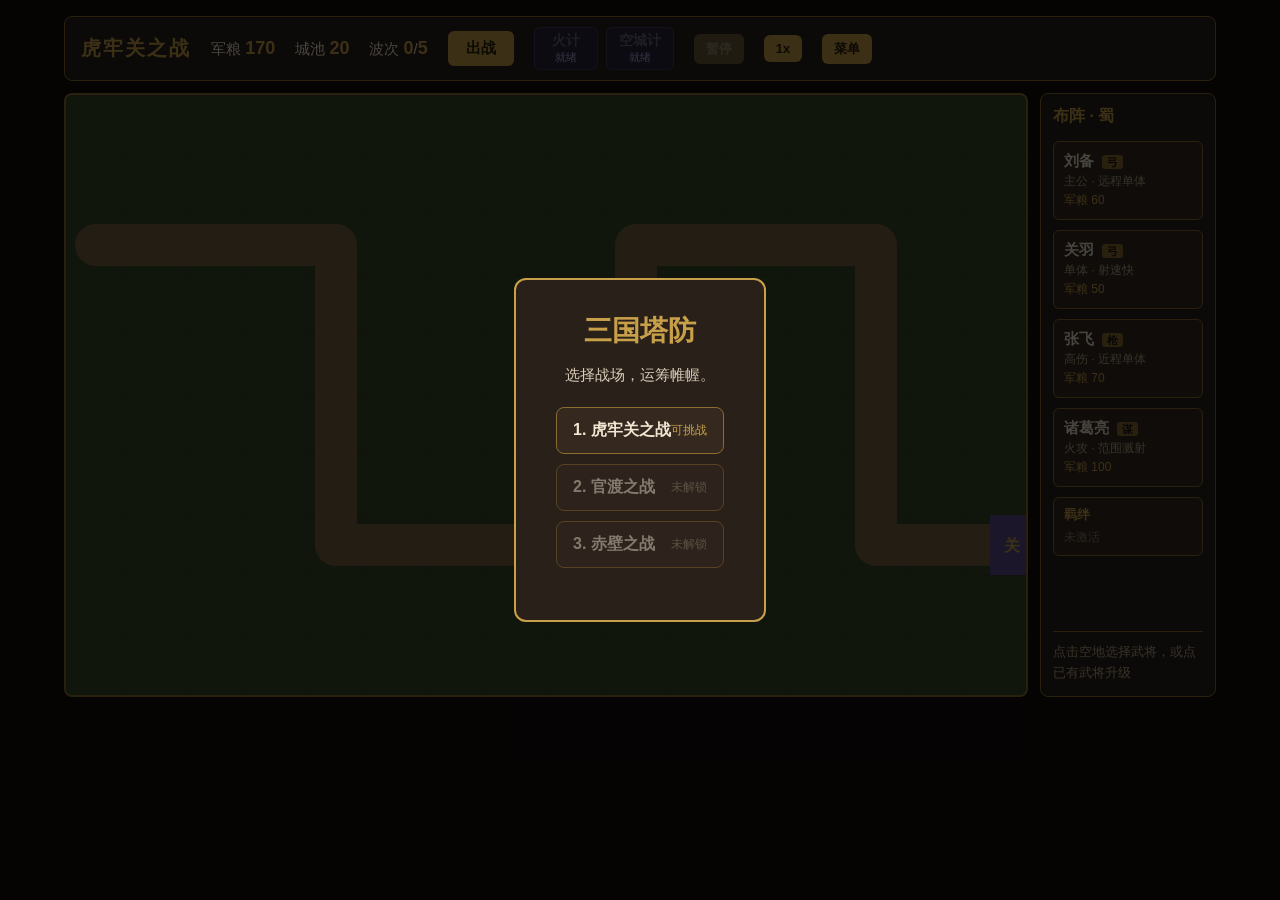
==== index.html @ 694c75a6 "feat(v1.1): 主菜单、存档、暂停加速与卖塔 实现 R7 游戏框架：关卡选择与 localStorage 进度、暂停/2x 加速、卖塔返粮 60%，并更新设计文档与进度表。  Co-autho" ====
<!DOCTYPE html>
<html lang="zh-CN">
<head>
  <meta charset="UTF-8" />
  <meta name="viewport" content="width=device-width, initial-scale=1.0" />
  <title>三国塔防 · 虎牢关之战</title>
  <link rel="stylesheet" href="style.css" />
</head>
<body>
  <div id="app">
    <header id="hud">
      <span class="hud-title">虎牢关之战</span>
      <span class="hud-item">军粮 <b id="gold">0</b></span>
      <span class="hud-item">城池 <b id="hp">0</b></span>
      <span class="hud-item">波次 <b id="wave">0</b>/<b id="waveTotal">0</b></span>
      <button id="startBtn" class="btn">出战</button>
      <span class="skillbar">
        <button id="skillFire" class="skill-btn" data-skill="fire">
          <span class="sk-name">火计</span><span class="sk-cd"></span>
        </button>
        <button id="skillFort" class="skill-btn" data-skill="fort">
          <span class="sk-name">空城计</span><span class="sk-cd"></span>
        </button>
      </span>
      <button id="pauseBtn" class="btn btn-sm">暂停</button>
      <button id="speedBtn" class="btn btn-sm">1x</button>
      <button id="menuBtn" class="btn btn-sm">菜单</button>
      <span id="speedHint" class="hud-hint"></span>
    </header>

    <div id="stage">
      <canvas id="game" width="960" height="600"></canvas>

      <aside id="shop">
        <h3>布阵 · 蜀</h3>
        <button class="tower-btn" data-hero="liubei">
          <span class="tw-name">刘备 <i class="tw-fac">弓</i></span>
          <span class="tw-desc">主公 · 远程单体</span>
          <span class="tw-cost">军粮 60</span>
        </button>
        <button class="tower-btn" data-hero="guanyu">
          <span class="tw-name">关羽 <i class="tw-fac">弓</i></span>
          <span class="tw-desc">单体 · 射速快</span>
          <span class="tw-cost">军粮 50</span>
        </button>
        <button class="tower-btn" data-hero="zhangfei">
          <span class="tw-name">张飞 <i class="tw-fac">枪</i></span>
          <span class="tw-desc">高伤 · 近程单体</span>
          <span class="tw-cost">军粮 70</span>
        </button>
        <button class="tower-btn" data-hero="zhugeliang">
          <span class="tw-name">诸葛亮 <i class="tw-fac">谋</i></span>
          <span class="tw-desc">火攻 · 范围溅射</span>
          <span class="tw-cost">军粮 100</span>
        </button>

        <div id="bondPanel" class="bond-panel">
          <div class="bond-title">羁绊</div>
          <div id="bondList" class="bond-list">未激活</div>
        </div>

        <div id="selInfo" class="sel-info">点击空地选择塔位</div>
      </aside>
    </div>

    <div id="overlay" class="overlay hidden">
      <div class="overlay-card">
        <h2 id="ovTitle">三国塔防</h2>
        <p id="ovText">守住虎牢关，击退董卓大军！</p>
        <div id="menuList" class="menu-list hidden"></div>
        <div class="overlay-btns">
          <button id="ovBtn" class="btn">开始</button>
          <button id="ovBtn2" class="btn btn-ghost hidden">返回主菜单</button>
        </div>
      </div>
    </div>
  </div>

  <script src="sprites.js"></script>
  <script src="game.js"></script>
</body>
</html>
---- style.css ----
* { box-sizing: border-box; margin: 0; padding: 0; }

.hidden { display: none !important; }

:root {
  --bg: #1b1410;
  --panel: #2a201a;
  --ink: #f0e6d2;
  --accent: #c8a04a;
  --accent-dark: #8a6d2f;
  --danger: #d4503a;
}

body {
  background: #120d0a;
  color: var(--ink);
  font-family: "PingFang SC", "Microsoft YaHei", "Noto Sans CJK SC", sans-serif;
  display: flex;
  justify-content: center;
  padding: 16px;
  min-height: 100vh;
}

#app {
  width: 1152px; /* 960 画布 + 12 间隙 + 180 商店 */
  max-width: 100%;
}

#hud {
  display: flex;
  align-items: center;
  gap: 20px;
  background: var(--panel);
  border: 1px solid var(--accent-dark);
  border-radius: 8px;
  padding: 10px 16px;
  margin-bottom: 12px;
}

.hud-title {
  font-size: 20px;
  font-weight: 700;
  color: var(--accent);
  letter-spacing: 2px;
}

.hud-item { font-size: 15px; }
.hud-item b { color: var(--accent); font-size: 18px; }
.hud-hint { color: #9a8a72; font-size: 13px; margin-left: auto; }

.skillbar { display: flex; gap: 8px; }
.skill-btn {
  display: flex;
  flex-direction: column;
  align-items: center;
  background: #3a2c5a;
  border: 1px solid #6a5a9a;
  border-radius: 6px;
  padding: 4px 12px;
  color: var(--ink);
  cursor: pointer;
  min-width: 64px;
}
.skill-btn:hover:not(:disabled) { border-color: #a08ad8; }
.skill-btn.armed { background: #6a5a9a; border-color: #c8b8f8; box-shadow: 0 0 8px #a08ad8; }
.skill-btn:disabled { background: #2a2438; border-color: #443a5a; color: #6a6080; cursor: default; }
.sk-name { font-size: 14px; font-weight: 700; }
.sk-cd { font-size: 11px; color: #b8a8e8; min-height: 13px; }

.btn {
  background: var(--accent);
  color: #2a1c08;
  border: none;
  border-radius: 6px;
  padding: 8px 18px;
  font-size: 15px;
  font-weight: 700;
  cursor: pointer;
}
.btn:hover { background: #d9b25c; }
.btn:disabled { background: #6b5a3a; color: #9a8a72; cursor: default; }

.btn-sm { padding: 6px 12px; font-size: 13px; }
.btn-ghost {
  background: transparent;
  color: var(--accent);
  border: 1px solid var(--accent-dark);
}
.btn-ghost:hover { background: rgba(200,160,74,0.12); }

.overlay-btns { display: flex; gap: 10px; justify-content: center; }

.menu-list { display: flex; flex-direction: column; gap: 10px; margin-bottom: 20px; }
.menu-list.hidden { display: none; }
.level-btn {
  display: flex;
  align-items: center;
  justify-content: space-between;
  background: #34281f;
  border: 1px solid var(--accent-dark);
  border-radius: 8px;
  padding: 12px 16px;
  color: var(--ink);
  cursor: pointer;
  font-size: 16px;
}
.level-btn:hover:not(.locked) { border-color: var(--accent); background: #443322; }
.level-btn .lv-name { font-weight: 700; }
.level-btn .lv-tag { font-size: 12px; color: var(--accent); }
.level-btn.locked { opacity: 0.45; cursor: default; }
.level-btn.locked .lv-tag { color: #9a8a72; }
.level-btn.cleared .lv-tag { color: #6fae4a; }

#stage { display: flex; gap: 12px; }

#game {
  background: #3a4a2c;
  border: 2px solid var(--accent-dark);
  border-radius: 8px;
  cursor: crosshair;
}

#shop {
  width: 180px;
  background: var(--panel);
  border: 1px solid var(--accent-dark);
  border-radius: 8px;
  padding: 12px;
  display: flex;
  flex-direction: column;
  gap: 10px;
}
#shop h3 { color: var(--accent); font-size: 16px; margin-bottom: 4px; }

.tower-btn {
  display: flex;
  flex-direction: column;
  gap: 2px;
  background: #34281f;
  border: 1px solid var(--accent-dark);
  border-radius: 6px;
  padding: 10px;
  color: var(--ink);
  cursor: pointer;
  text-align: left;
}
.tower-btn:hover { border-color: var(--accent); }
.tower-btn.active { border-color: var(--accent); background: #443322; }
.tw-name { font-size: 15px; font-weight: 700; }
.tw-desc { font-size: 12px; color: #b8a888; }
.tw-cost { font-size: 12px; color: var(--accent); }
.tw-fac {
  font-style: normal;
  font-size: 11px;
  background: var(--accent-dark);
  color: #1b1410;
  border-radius: 3px;
  padding: 1px 5px;
  margin-left: 4px;
  vertical-align: middle;
}

.bond-panel {
  background: #34281f;
  border: 1px solid var(--accent-dark);
  border-radius: 6px;
  padding: 8px 10px;
}
.bond-title { font-size: 13px; color: var(--accent); font-weight: 700; margin-bottom: 4px; }
.bond-list { font-size: 12px; line-height: 1.6; color: #8a7a62; }
.bond-list .on { color: #6fae4a; font-weight: 700; }

.sel-info {
  margin-top: auto;
  font-size: 13px;
  color: #b8a888;
  line-height: 1.6;
  border-top: 1px solid var(--accent-dark);
  padding-top: 10px;
}

.overlay {
  position: fixed;
  inset: 0;
  background: rgba(0, 0, 0, 0.7);
  display: flex;
  align-items: center;
  justify-content: center;
}
.overlay.hidden { display: none; }
.overlay-card {
  background: var(--panel);
  border: 2px solid var(--accent);
  border-radius: 12px;
  padding: 32px 40px;
  text-align: center;
  max-width: 420px;
}
.overlay-card h2 { color: var(--accent); font-size: 28px; margin-bottom: 12px; }
.overlay-card p { font-size: 15px; line-height: 1.7; margin-bottom: 20px; color: #d8cdb8; }
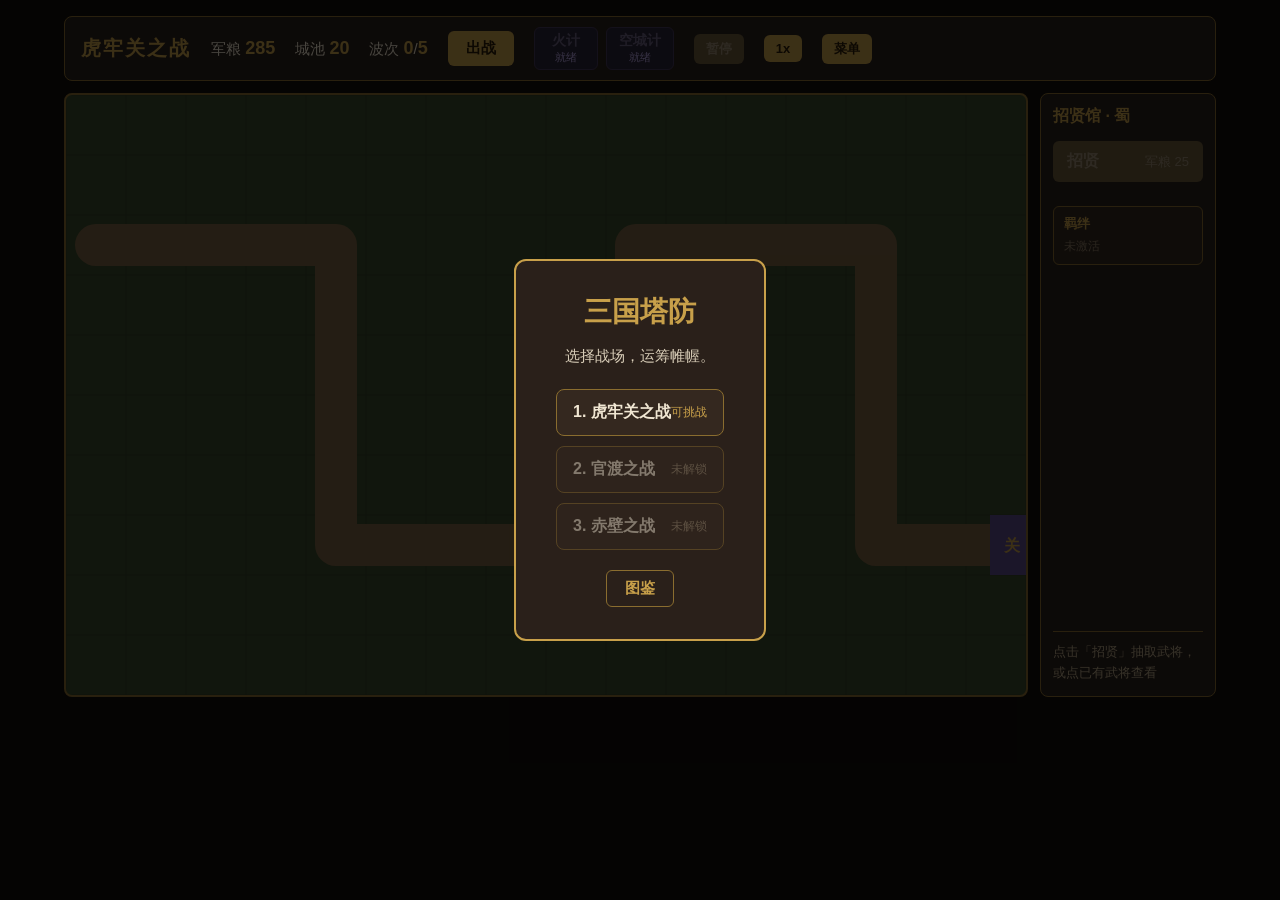
==== commit db360057: "feat(v2.0): 招贤抽卡玩法与数据配置化 实现 R8：data.js 配置化、8 武将池与羁绊扩充、招贤 3 选 1 替换商店、图鉴页面，并补充关羽/赵云素材与设计文档。  Co-author" ====
--- a/index.html
+++ b/index.html
@@ -32,34 +32,19 @@
       <canvas id="game" width="960" height="600"></canvas>
 
       <aside id="shop">
-        <h3>布阵 · 蜀</h3>
-        <button class="tower-btn" data-hero="liubei">
-          <span class="tw-name">刘备 <i class="tw-fac">弓</i></span>
-          <span class="tw-desc">主公 · 远程单体</span>
-          <span class="tw-cost">军粮 60</span>
+        <h3>招贤馆 · 蜀</h3>
+        <button id="recruitBtn" class="recruit-btn">
+          <span class="rc-label">招贤</span>
+          <span class="rc-cost" id="recruitCost">军粮 30</span>
         </button>
-        <button class="tower-btn" data-hero="guanyu">
-          <span class="tw-name">关羽 <i class="tw-fac">弓</i></span>
-          <span class="tw-desc">单体 · 射速快</span>
-          <span class="tw-cost">军粮 50</span>
-        </button>
-        <button class="tower-btn" data-hero="zhangfei">
-          <span class="tw-name">张飞 <i class="tw-fac">枪</i></span>
-          <span class="tw-desc">高伤 · 近程单体</span>
-          <span class="tw-cost">军粮 70</span>
-        </button>
-        <button class="tower-btn" data-hero="zhugeliang">
-          <span class="tw-name">诸葛亮 <i class="tw-fac">谋</i></span>
-          <span class="tw-desc">火攻 · 范围溅射</span>
-          <span class="tw-cost">军粮 100</span>
-        </button>
+        <div id="candidates" class="candidates"></div>
 
         <div id="bondPanel" class="bond-panel">
           <div class="bond-title">羁绊</div>
           <div id="bondList" class="bond-list">未激活</div>
         </div>
 
-        <div id="selInfo" class="sel-info">点击空地选择塔位</div>
+        <div id="selInfo" class="sel-info">点击「招贤」抽取武将</div>
       </aside>
     </div>
 
@@ -70,12 +55,25 @@
         <div id="menuList" class="menu-list hidden"></div>
         <div class="overlay-btns">
           <button id="ovBtn" class="btn">开始</button>
+          <button id="codexBtn" class="btn btn-ghost hidden">图鉴</button>
           <button id="ovBtn2" class="btn btn-ghost hidden">返回主菜单</button>
         </div>
       </div>
     </div>
+
+    <div id="codex" class="overlay hidden">
+      <div class="overlay-card codex-card">
+        <h2>图鉴</h2>
+        <h3 class="codex-h">武将</h3>
+        <div id="codexHeroes" class="codex-list"></div>
+        <h3 class="codex-h">羁绊</h3>
+        <div id="codexBonds" class="codex-list"></div>
+        <button id="codexClose" class="btn">返回</button>
+      </div>
+    </div>
   </div>
 
+  <script src="data.js"></script>
   <script src="sprites.js"></script>
   <script src="game.js"></script>
 </body>
--- a/style.css
+++ b/style.css
@@ -160,6 +160,45 @@
   vertical-align: middle;
 }
 
+/* 招贤馆 */
+.recruit-btn {
+  display: flex;
+  align-items: center;
+  justify-content: space-between;
+  background: var(--accent);
+  color: #2a1c08;
+  border: none;
+  border-radius: 6px;
+  padding: 10px 14px;
+  cursor: pointer;
+}
+.recruit-btn:hover:not(:disabled) { background: #d9b25c; }
+.recruit-btn:disabled { background: #6b5a3a; color: #9a8a72; cursor: default; }
+.rc-label { font-size: 16px; font-weight: 700; }
+.rc-cost { font-size: 13px; }
+
+.candidates { display: flex; flex-direction: column; gap: 8px; min-height: 4px; }
+.cand-card {
+  display: flex;
+  flex-direction: column;
+  gap: 2px;
+  background: #34281f;
+  border: 1px solid var(--accent-dark);
+  border-radius: 6px;
+  padding: 8px 10px;
+  color: var(--ink);
+  cursor: pointer;
+  text-align: left;
+}
+.cand-card:hover:not(.cant) { border-color: var(--accent); background: #443322; }
+.cand-card.cant { opacity: 0.5; cursor: default; }
+.cand-top { display: flex; align-items: center; gap: 6px; }
+.cand-name { font-size: 15px; font-weight: 700; }
+.cand-star { font-size: 11px; color: #e8c84a; }
+.cand-trait { font-size: 11px; color: #b8a888; }
+.cand-cost { font-size: 12px; color: var(--accent); }
+.cand-cost.up { color: #6fae4a; }
+
 .bond-panel {
   background: #34281f;
   border: 1px solid var(--accent-dark);
@@ -198,3 +237,19 @@
 }
 .overlay-card h2 { color: var(--accent); font-size: 28px; margin-bottom: 12px; }
 .overlay-card p { font-size: 15px; line-height: 1.7; margin-bottom: 20px; color: #d8cdb8; }
+
+/* 图鉴 */
+.codex-card { max-width: 560px; max-height: 86vh; overflow-y: auto; text-align: left; }
+.codex-card h2 { text-align: center; }
+.codex-h { color: var(--accent); font-size: 17px; margin: 14px 0 8px; border-bottom: 1px solid var(--accent-dark); padding-bottom: 4px; }
+.codex-list { display: flex; flex-direction: column; gap: 6px; margin-bottom: 8px; }
+.codex-row {
+  display: flex; align-items: baseline; gap: 8px;
+  background: #34281f; border: 1px solid var(--accent-dark); border-radius: 6px; padding: 8px 12px;
+}
+.codex-row .cx-name { font-weight: 700; font-size: 15px; min-width: 56px; }
+.codex-row .cx-star { color: #e8c84a; font-size: 12px; min-width: 40px; }
+.codex-row .cx-fac { font-size: 11px; background: var(--accent-dark); color: #1b1410; border-radius: 3px; padding: 1px 5px; }
+.codex-row .cx-desc { font-size: 12px; color: #b8a888; flex: 1; }
+.codex-row .cx-cost { font-size: 12px; color: var(--accent); }
+.codex-card .btn { display: block; margin: 16px auto 0; }
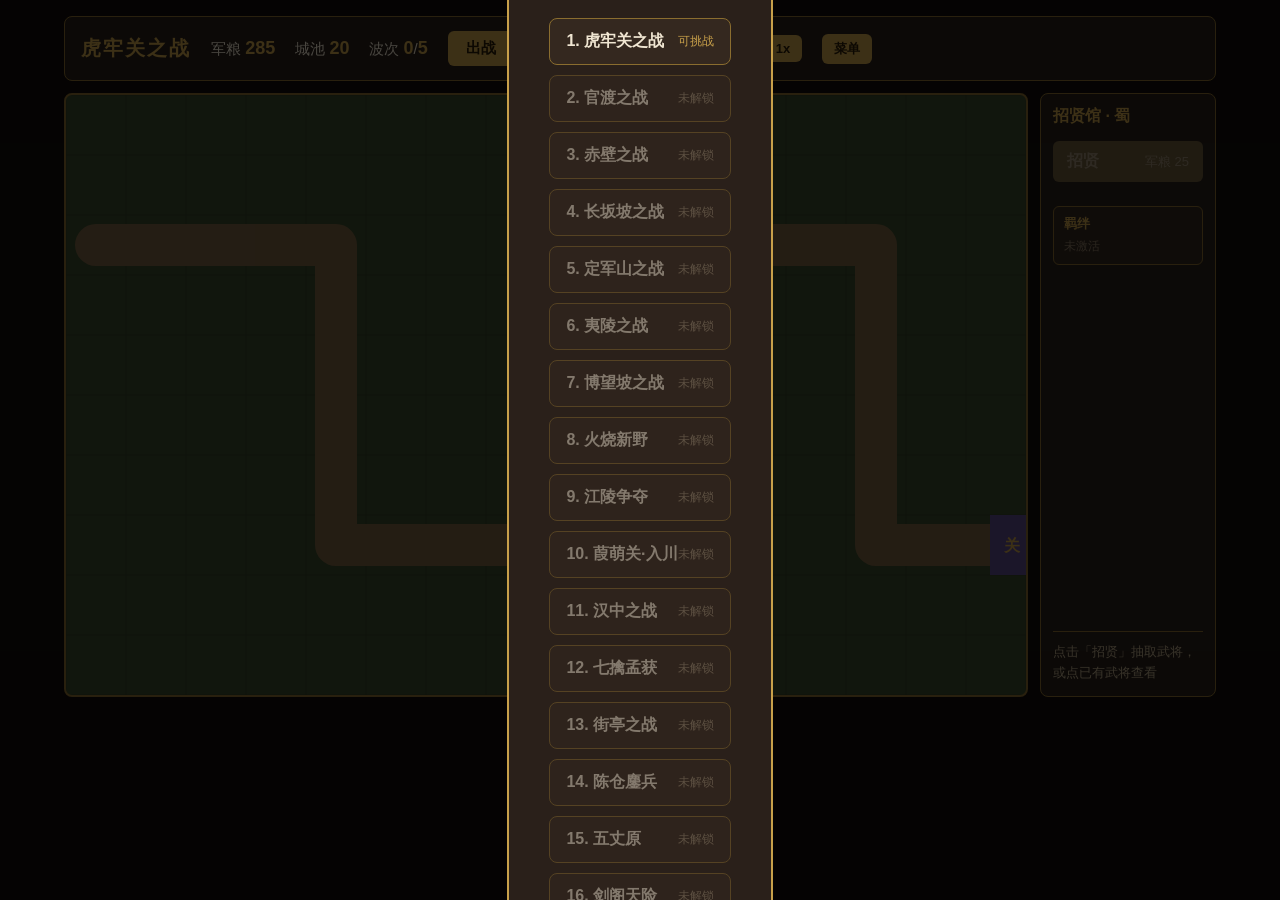
==== commit bf3b1805: "feat(v2.2): 养成、阵容构筑、关卡扩充与武将资产 实现 R9~R15：碎片养成与被动、8选6阵容、6→16关与盾兵/军医、18武将池、图鉴详情页；接入五将图片资产并补充设计文档与素材。  C" ====
--- a/index.html
+++ b/index.html
@@ -55,6 +55,7 @@
         <div id="menuList" class="menu-list hidden"></div>
         <div class="overlay-btns">
           <button id="ovBtn" class="btn">开始</button>
+          <button id="trainBtn" class="btn btn-ghost hidden">养成</button>
           <button id="codexBtn" class="btn btn-ghost hidden">图鉴</button>
           <button id="ovBtn2" class="btn btn-ghost hidden">返回主菜单</button>
         </div>
@@ -64,11 +65,43 @@
     <div id="codex" class="overlay hidden">
       <div class="overlay-card codex-card">
         <h2>图鉴</h2>
+        <p class="train-tip">点击任一武将查看详细属性、技能与羁绊。</p>
         <h3 class="codex-h">武将</h3>
         <div id="codexHeroes" class="codex-list"></div>
         <h3 class="codex-h">羁绊</h3>
         <div id="codexBonds" class="codex-list"></div>
         <button id="codexClose" class="btn">返回</button>
+      </div>
+    </div>
+
+    <div id="heroDetail" class="overlay hidden">
+      <div class="overlay-card detail-card">
+        <div id="detailBody"></div>
+        <button id="detailBack" class="btn">返回图鉴</button>
+      </div>
+    </div>
+
+    <div id="train" class="overlay hidden">
+      <div class="overlay-card codex-card">
+        <h2>武将养成</h2>
+        <p class="train-tip">通关掉落专属碎片，消耗碎片永久升级；升至 Lv.3 解锁被动。</p>
+        <div id="trainList" class="codex-list"></div>
+        <button id="trainClose" class="btn">返回</button>
+      </div>
+    </div>
+
+    <div id="deck" class="overlay hidden">
+      <div class="overlay-card deck-card">
+        <h2 id="deckTitle">选将出战</h2>
+        <p id="deckIntro" class="train-tip"></p>
+        <div id="deckGrid" class="deck-grid"></div>
+        <div class="deck-foot">
+          <span id="deckCount" class="deck-count">已选 0/6</span>
+          <div class="overlay-btns">
+            <button id="deckStart" class="btn">出战</button>
+            <button id="deckBack" class="btn btn-ghost">返回</button>
+          </div>
+        </div>
       </div>
     </div>
   </div>
--- a/style.css
+++ b/style.css
@@ -178,6 +178,15 @@
 .rc-cost { font-size: 13px; }
 
 .candidates { display: flex; flex-direction: column; gap: 8px; min-height: 4px; }
+.cand-portrait {
+  width: 100%;
+  max-height: 72px;
+  object-fit: contain;
+  object-position: center bottom;
+  margin-bottom: 4px;
+  background: transparent;
+  display: block;
+}
 .cand-card {
   display: flex;
   flex-direction: column;
@@ -244,8 +253,16 @@
 .codex-h { color: var(--accent); font-size: 17px; margin: 14px 0 8px; border-bottom: 1px solid var(--accent-dark); padding-bottom: 4px; }
 .codex-list { display: flex; flex-direction: column; gap: 6px; margin-bottom: 8px; }
 .codex-row {
-  display: flex; align-items: baseline; gap: 8px;
+  display: flex; align-items: center; gap: 8px;
   background: #34281f; border: 1px solid var(--accent-dark); border-radius: 6px; padding: 8px 12px;
+}
+.cx-portrait {
+  width: 40px; height: 52px;
+  object-fit: contain;
+  object-position: center bottom;
+  flex-shrink: 0;
+  background: transparent;
+  display: block;
 }
 .codex-row .cx-name { font-weight: 700; font-size: 15px; min-width: 56px; }
 .codex-row .cx-star { color: #e8c84a; font-size: 12px; min-width: 40px; }
@@ -253,3 +270,79 @@
 .codex-row .cx-desc { font-size: 12px; color: #b8a888; flex: 1; }
 .codex-row .cx-cost { font-size: 12px; color: var(--accent); }
 .codex-card .btn { display: block; margin: 16px auto 0; }
+
+/* 养成 */
+.train-tip { font-size: 12px; color: #b8a888; text-align: center; margin-bottom: 10px; }
+.train-row {
+  display: flex; align-items: center; gap: 10px;
+  background: #34281f; border: 1px solid var(--accent-dark); border-radius: 6px; padding: 8px 12px;
+}
+.train-row.maxed { border-color: #6fae4a; }
+.train-info { flex: 1; min-width: 0; }
+.train-name { font-weight: 700; font-size: 15px; }
+.train-name .tr-star { color: #e8c84a; font-size: 11px; margin-left: 4px; }
+.train-meta { font-size: 12px; color: #b8a888; margin-top: 2px; }
+.train-meta .tr-rank { color: var(--accent); font-weight: 700; }
+.train-meta .tr-shard { color: #7ec8ff; }
+.train-passive { font-size: 11px; margin-top: 2px; }
+.train-passive .on { color: #6fae4a; }
+.train-passive .off { color: #9a8a72; }
+.train-up {
+  background: var(--accent); color: #2a1c08; border: none; border-radius: 6px;
+  padding: 8px 12px; font-size: 13px; font-weight: 700; cursor: pointer; white-space: nowrap; min-width: 92px;
+}
+.train-up:hover:not(:disabled) { background: #d9b25c; }
+.train-up:disabled { background: #4a3c2a; color: #8a7a62; cursor: default; }
+.train-up.maxed { background: transparent; border: 1px solid #6fae4a; color: #6fae4a; cursor: default; }
+
+/* 选将（R10） */
+.deck-card { max-width: 640px; max-height: 88vh; overflow-y: auto; }
+.deck-grid { display: grid; grid-template-columns: repeat(4, 1fr); gap: 8px; margin: 4px 0 12px; }
+.deck-cell {
+  position: relative; background: #34281f; border: 2px solid var(--accent-dark); border-radius: 8px;
+  padding: 8px 6px 6px; cursor: pointer; text-align: center; transition: border-color .1s, background .1s;
+}
+.deck-cell:hover { border-color: var(--accent); }
+.deck-cell.on { border-color: #6fae4a; background: #2e3a24; }
+.deck-cell.disabled { opacity: 0.4; cursor: default; }
+.deck-cell .dk-portrait { width: 52px; height: 64px; object-fit: contain; object-position: center bottom; display: block; margin: 0 auto 2px; }
+.deck-cell .dk-name { font-size: 14px; font-weight: 700; }
+.deck-cell .dk-star { font-size: 10px; color: #e8c84a; }
+.deck-cell .dk-meta { font-size: 10px; color: var(--accent); margin-top: 2px; }
+.deck-cell .dk-pas { font-size: 10px; margin-top: 1px; color: #9a8a72; }
+.deck-cell .dk-pas.on { color: #6fae4a; }
+.deck-cell .dk-check {
+  position: absolute; top: 4px; right: 6px; width: 18px; height: 18px; line-height: 18px;
+  border-radius: 50%; background: #6fae4a; color: #1b1410; font-size: 12px; font-weight: 700; display: none;
+}
+.deck-cell.on .dk-check { display: block; }
+.deck-foot { display: flex; flex-direction: column; align-items: center; gap: 10px; }
+.deck-count { font-size: 14px; color: var(--accent); font-weight: 700; }
+.deck-count.full { color: #6fae4a; }
+
+/* 图鉴武将详细页（R15） */
+.codex-row.hero-row { cursor: pointer; transition: border-color .1s, background .1s; }
+.codex-row.hero-row:hover { border-color: var(--accent); background: #443322; }
+.detail-card { max-width: 520px; max-height: 88vh; overflow-y: auto; text-align: left; }
+.dt-head { display: flex; gap: 14px; align-items: flex-start; margin-bottom: 12px; }
+.dt-portrait { width: 96px; height: 120px; object-fit: contain; object-position: center bottom; flex-shrink: 0; background: #1f1812; border-radius: 8px; }
+.dt-title { flex: 1; min-width: 0; }
+.dt-name { font-size: 24px; font-weight: 700; color: var(--accent); }
+.dt-name .dt-star { font-size: 14px; color: #e8c84a; }
+.dt-sub { font-size: 13px; color: #b8a888; margin-top: 4px; }
+.dt-meta { font-size: 13px; color: #7ec8ff; margin-top: 6px; }
+.dt-stats { display: grid; grid-template-columns: repeat(2, 1fr); gap: 8px; margin: 4px 0 6px; }
+.dt-stat { display: flex; justify-content: space-between; align-items: baseline; background: #34281f; border: 1px solid var(--accent-dark); border-radius: 6px; padding: 8px 12px; }
+.dt-stat span { font-size: 13px; color: #b8a888; }
+.dt-stat b { font-size: 18px; color: var(--ink); }
+.dt-tip { font-size: 11px; color: #8a7a62; margin-bottom: 8px; }
+.dt-section { color: var(--accent); font-size: 15px; font-weight: 700; margin: 12px 0 6px; border-bottom: 1px solid var(--accent-dark); padding-bottom: 4px; }
+.dt-passive { background: #34281f; border: 1px solid var(--accent-dark); border-radius: 6px; padding: 10px 12px; font-size: 13px; line-height: 1.6; color: #d8cdb8; }
+.dt-passive.on { border-color: #6fae4a; }
+.dt-passive .dt-on { color: #6fae4a; font-weight: 700; }
+.dt-passive .dt-off { color: #9a8a72; }
+.dt-bond { background: #34281f; border: 1px solid var(--accent-dark); border-radius: 6px; padding: 8px 12px; margin-bottom: 6px; }
+.dt-bond-name { font-size: 14px; font-weight: 700; color: var(--accent); }
+.dt-bond-need { font-size: 11px; color: #8a7a62; margin-left: 8px; }
+.dt-bond-desc { font-size: 12px; color: #b8a888; margin-top: 2px; }
+.detail-card .btn { display: block; margin: 16px auto 0; }
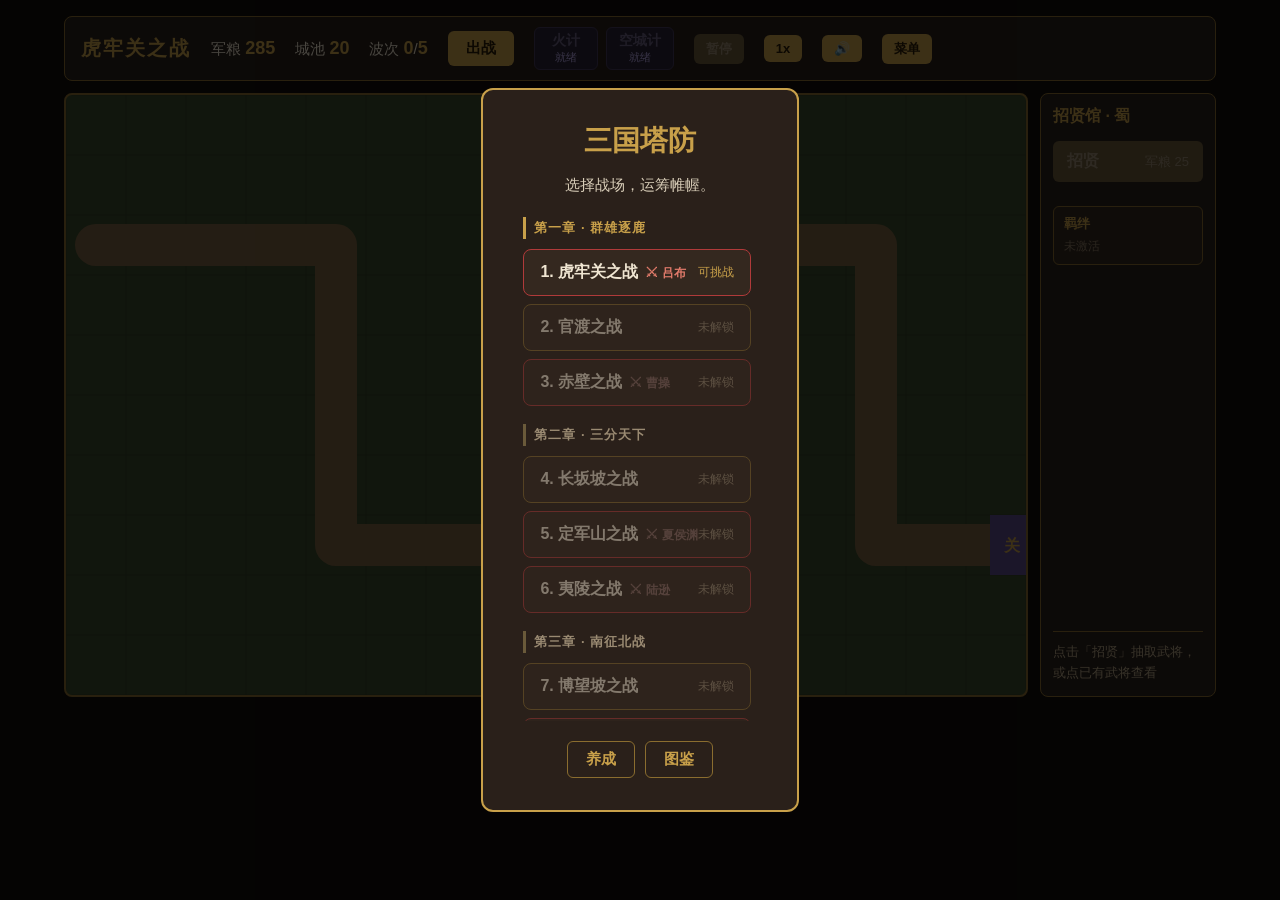
==== commit 4862e75a: "feat(v2.2.1): 音效、名将Boss、武将解锁与体验优化 实现 R12 程序化音效/BGM、R16 名将Boss能力引擎、R17 碎片招募解锁、R18 章节化菜单与招贤/卖塔优化，并补充设计" ====
--- a/index.html
+++ b/index.html
@@ -24,6 +24,7 @@
       </span>
       <button id="pauseBtn" class="btn btn-sm">暂停</button>
       <button id="speedBtn" class="btn btn-sm">1x</button>
+      <button id="muteBtn" class="btn btn-sm" title="音效开关">🔊</button>
       <button id="menuBtn" class="btn btn-sm">菜单</button>
       <span id="speedHint" class="hud-hint"></span>
     </header>
@@ -108,6 +109,7 @@
 
   <script src="data.js"></script>
   <script src="sprites.js"></script>
+  <script src="audio.js"></script>
   <script src="game.js"></script>
 </body>
 </html>
--- a/style.css
+++ b/style.css
@@ -90,8 +90,24 @@
 
 .overlay-btns { display: flex; gap: 10px; justify-content: center; }
 
-.menu-list { display: flex; flex-direction: column; gap: 10px; margin-bottom: 20px; }
+.menu-list { display: flex; flex-direction: column; gap: 8px; margin-bottom: 20px; max-height: 56vh; overflow-y: auto; padding-right: 6px; }
 .menu-list.hidden { display: none; }
+.chapter-head {
+  text-align: left;
+  font-size: 13px;
+  font-weight: 700;
+  letter-spacing: 1px;
+  color: var(--accent);
+  border-left: 3px solid var(--accent);
+  padding: 2px 0 2px 8px;
+  margin: 10px 0 2px;
+}
+.chapter-head:first-child { margin-top: 0; }
+.chapter-head.locked { color: #9a8a72; border-left-color: #6a5a3a; }
+.level-btn.boss { border-color: #b03a3a; }
+.level-btn.boss:hover:not(.locked) { border-color: #e05a4a; background: #4a2a26; }
+.level-btn .lv-boss { font-size: 12px; font-weight: 700; color: #e07a6a; margin-left: 8px; }
+.level-btn.locked .lv-boss { color: #8a6a64; }
 .level-btn {
   display: flex;
   align-items: center;
@@ -346,3 +362,14 @@
 .dt-bond-need { font-size: 11px; color: #8a7a62; margin-left: 8px; }
 .dt-bond-desc { font-size: 12px; color: #b8a888; margin-top: 2px; }
 .detail-card .btn { display: block; margin: 16px auto 0; }
+
+/* 武将解锁 / 碎片招募（R17） */
+.codex-row.hero-row.locked { opacity: 0.62; }
+.codex-row .cx-cost.lock { color: #9a8a72; }
+.train-row.locked { border-color: #5a4a6a; opacity: 0.92; }
+.train-name .tr-locktag { font-size: 11px; margin-left: 6px; }
+.train-meta .tr-lock { color: #c89a6a; font-weight: 700; }
+.train-up.recruit { background: #8a6ad8; color: #f0e6ff; }
+.train-up.recruit:hover:not(:disabled) { background: #a08ae8; }
+.train-up.recruit:disabled { background: #3a3450; color: #7a7090; }
+
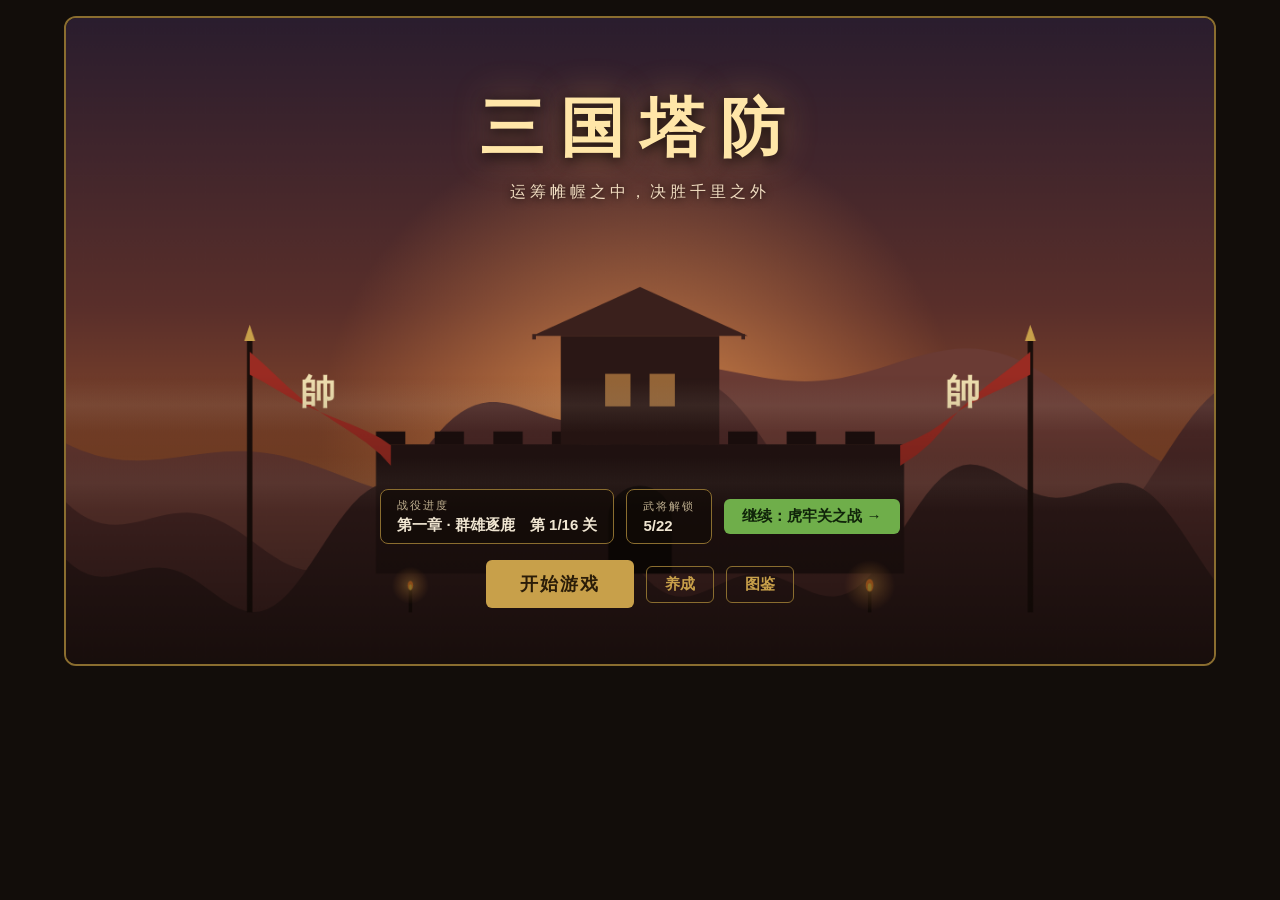
==== commit 78a1e86a: "feat(v2.2.2): UI 场景化主界面与赵云资产更新 实现 R19 场景状态机、主界面关隘背景、养成/图鉴独立场景；更新赵云精灵表与素材，并补充 ui-scenes 设计文档。  Co-aut" ====
--- a/index.html
+++ b/index.html
@@ -8,91 +8,43 @@
 </head>
 <body>
   <div id="app">
-    <header id="hud">
-      <span class="hud-title">虎牢关之战</span>
-      <span class="hud-item">军粮 <b id="gold">0</b></span>
-      <span class="hud-item">城池 <b id="hp">0</b></span>
-      <span class="hud-item">波次 <b id="wave">0</b>/<b id="waveTotal">0</b></span>
-      <button id="startBtn" class="btn">出战</button>
-      <span class="skillbar">
-        <button id="skillFire" class="skill-btn" data-skill="fire">
-          <span class="sk-name">火计</span><span class="sk-cd"></span>
-        </button>
-        <button id="skillFort" class="skill-btn" data-skill="fort">
-          <span class="sk-name">空城计</span><span class="sk-cd"></span>
-        </button>
-      </span>
-      <button id="pauseBtn" class="btn btn-sm">暂停</button>
-      <button id="speedBtn" class="btn btn-sm">1x</button>
-      <button id="muteBtn" class="btn btn-sm" title="音效开关">🔊</button>
-      <button id="menuBtn" class="btn btn-sm">菜单</button>
-      <span id="speedHint" class="hud-hint"></span>
-    </header>
 
-    <div id="stage">
-      <canvas id="game" width="960" height="600"></canvas>
-
-      <aside id="shop">
-        <h3>招贤馆 · 蜀</h3>
-        <button id="recruitBtn" class="recruit-btn">
-          <span class="rc-label">招贤</span>
-          <span class="rc-cost" id="recruitCost">军粮 30</span>
-        </button>
-        <div id="candidates" class="candidates"></div>
-
-        <div id="bondPanel" class="bond-panel">
-          <div class="bond-title">羁绊</div>
-          <div id="bondList" class="bond-list">未激活</div>
+    <!-- ===== 场景：主界面（R19）===== -->
+    <section id="sceneHome" class="scene">
+      <canvas id="homeCanvas" class="home-bg" width="1280" height="720"></canvas>
+      <div class="home-ui">
+        <div class="home-top">
+          <h1 class="home-title">三国塔防</h1>
+          <p class="home-tagline">运筹帷幄之中，决胜千里之外</p>
         </div>
-
-        <div id="selInfo" class="sel-info">点击「招贤」抽取武将</div>
-      </aside>
-    </div>
-
-    <div id="overlay" class="overlay hidden">
-      <div class="overlay-card">
-        <h2 id="ovTitle">三国塔防</h2>
-        <p id="ovText">守住虎牢关，击退董卓大军！</p>
-        <div id="menuList" class="menu-list hidden"></div>
-        <div class="overlay-btns">
-          <button id="ovBtn" class="btn">开始</button>
-          <button id="trainBtn" class="btn btn-ghost hidden">养成</button>
-          <button id="codexBtn" class="btn btn-ghost hidden">图鉴</button>
-          <button id="ovBtn2" class="btn btn-ghost hidden">返回主菜单</button>
+        <div class="home-bottom">
+          <div id="homeOverview" class="home-overview"></div>
+          <div class="home-actions">
+            <button id="homeStart" class="btn home-btn-main">开始游戏</button>
+            <button id="homeTrain" class="btn btn-ghost">养成</button>
+            <button id="homeCodex" class="btn btn-ghost">图鉴</button>
+          </div>
         </div>
       </div>
-    </div>
+    </section>
 
-    <div id="codex" class="overlay hidden">
-      <div class="overlay-card codex-card">
-        <h2>图鉴</h2>
-        <p class="train-tip">点击任一武将查看详细属性、技能与羁绊。</p>
-        <h3 class="codex-h">武将</h3>
-        <div id="codexHeroes" class="codex-list"></div>
-        <h3 class="codex-h">羁绊</h3>
-        <div id="codexBonds" class="codex-list"></div>
-        <button id="codexClose" class="btn">返回</button>
+    <!-- ===== 场景：关卡选择（R19）===== -->
+    <section id="sceneLevels" class="scene">
+      <div class="scene-card levels-wrap">
+        <h1 class="scene-title">三国塔防</h1>
+        <p class="scene-sub">选择战场，运筹帷幄。</p>
+        <div id="menuList" class="menu-list"></div>
+        <div class="overlay-btns">
+          <button id="levelsBack" class="btn btn-ghost">返回主界面</button>
+          <button id="trainBtn" class="btn btn-ghost">养成</button>
+          <button id="codexBtn" class="btn btn-ghost">图鉴</button>
+        </div>
       </div>
-    </div>
+    </section>
 
-    <div id="heroDetail" class="overlay hidden">
-      <div class="overlay-card detail-card">
-        <div id="detailBody"></div>
-        <button id="detailBack" class="btn">返回图鉴</button>
-      </div>
-    </div>
-
-    <div id="train" class="overlay hidden">
-      <div class="overlay-card codex-card">
-        <h2>武将养成</h2>
-        <p class="train-tip">通关掉落专属碎片，消耗碎片永久升级；升至 Lv.3 解锁被动。</p>
-        <div id="trainList" class="codex-list"></div>
-        <button id="trainClose" class="btn">返回</button>
-      </div>
-    </div>
-
-    <div id="deck" class="overlay hidden">
-      <div class="overlay-card deck-card">
+    <!-- ===== 场景：选将出战（R19）===== -->
+    <section id="sceneDeck" class="scene">
+      <div class="scene-card deck-card">
         <h2 id="deckTitle">选将出战</h2>
         <p id="deckIntro" class="train-tip"></p>
         <div id="deckGrid" class="deck-grid"></div>
@@ -104,7 +56,92 @@
           </div>
         </div>
       </div>
-    </div>
+    </section>
+
+    <!-- ===== 场景：战斗（R19）：HUD + 战场 + 招贤馆 ===== -->
+    <section id="sceneBattle" class="scene">
+      <header id="hud">
+        <span class="hud-title">虎牢关之战</span>
+        <span class="hud-item">军粮 <b id="gold">0</b></span>
+        <span class="hud-item">城池 <b id="hp">0</b></span>
+        <span class="hud-item">波次 <b id="wave">0</b>/<b id="waveTotal">0</b></span>
+        <button id="startBtn" class="btn">出战</button>
+        <span class="skillbar">
+          <button id="skillFire" class="skill-btn" data-skill="fire">
+            <span class="sk-name">火计</span><span class="sk-cd"></span>
+          </button>
+          <button id="skillFort" class="skill-btn" data-skill="fort">
+            <span class="sk-name">空城计</span><span class="sk-cd"></span>
+          </button>
+        </span>
+        <button id="pauseBtn" class="btn btn-sm">暂停</button>
+        <button id="speedBtn" class="btn btn-sm">1x</button>
+        <button id="muteBtn" class="btn btn-sm" title="音效开关">🔊</button>
+        <button id="menuBtn" class="btn btn-sm">菜单</button>
+        <span id="speedHint" class="hud-hint"></span>
+      </header>
+
+      <div id="stage">
+        <canvas id="game" width="960" height="600"></canvas>
+
+        <aside id="shop">
+          <h3>招贤馆 · 蜀</h3>
+          <button id="recruitBtn" class="recruit-btn">
+            <span class="rc-label">招贤</span>
+            <span class="rc-cost" id="recruitCost">军粮 30</span>
+          </button>
+          <div id="candidates" class="candidates"></div>
+
+          <div id="bondPanel" class="bond-panel">
+            <div class="bond-title">羁绊</div>
+            <div id="bondList" class="bond-list">未激活</div>
+          </div>
+
+          <div id="selInfo" class="sel-info">点击「招贤」抽取武将</div>
+        </aside>
+      </div>
+
+      <!-- 战中结算弹窗：开战提示 / 通关 / 失败重试 -->
+      <div id="overlay" class="overlay hidden">
+        <div class="overlay-card">
+          <h2 id="ovTitle">三国塔防</h2>
+          <p id="ovText">守住虎牢关，击退董卓大军！</p>
+          <div class="overlay-btns">
+            <button id="ovBtn" class="btn">开始</button>
+            <button id="ovBtn2" class="btn btn-ghost hidden">返回主菜单</button>
+          </div>
+        </div>
+      </div>
+    </section>
+
+    <!-- ===== 场景：图鉴（R19-3）：列表 + 详情子视图 ===== -->
+    <section id="sceneCodex" class="scene">
+      <div class="scene-card codex-card">
+        <div id="codexListView">
+          <h2>图鉴</h2>
+          <p class="train-tip">点击任一武将查看详细属性、技能与羁绊。</p>
+          <h3 class="codex-h">武将</h3>
+          <div id="codexHeroes" class="codex-list"></div>
+          <h3 class="codex-h">羁绊</h3>
+          <div id="codexBonds" class="codex-list"></div>
+          <button id="codexClose" class="btn">返回</button>
+        </div>
+        <div id="codexDetailView" class="hidden">
+          <div id="detailBody"></div>
+          <button id="detailBack" class="btn">返回图鉴</button>
+        </div>
+      </div>
+    </section>
+
+    <!-- ===== 场景：武将养成（R19-3）===== -->
+    <section id="sceneBarracks" class="scene">
+      <div class="scene-card codex-card">
+        <h2>武将养成</h2>
+        <p class="train-tip">通关掉落专属碎片，消耗碎片永久升级；升至 Lv.3 解锁被动。</p>
+        <div id="trainList" class="codex-list"></div>
+        <button id="trainClose" class="btn">返回</button>
+      </div>
+    </section>
   </div>
 
   <script src="data.js"></script>
--- a/style.css
+++ b/style.css
@@ -89,6 +89,49 @@
 .btn-ghost:hover { background: rgba(200,160,74,0.12); }
 
 .overlay-btns { display: flex; gap: 10px; justify-content: center; }
+
+/* ===== 场景状态机（R19）：全屏互斥场景 ===== */
+.scene { display: none; }
+#sceneBattle.active { display: block; }
+#sceneLevels.active, #sceneDeck.active, #sceneBarracks.active, #sceneCodex.active { display: flex; justify-content: center; align-items: flex-start; padding: 24px 0 40px; }
+.scene-card {
+  width: 100%;
+  background: var(--panel);
+  border: 2px solid var(--accent);
+  border-radius: 12px;
+  padding: 24px 32px;
+  text-align: center;
+  max-height: 92vh;
+  overflow-y: auto;
+}
+.levels-wrap { max-width: 560px; }
+.scene-title { color: var(--accent); font-size: 32px; font-weight: 700; letter-spacing: 4px; margin-bottom: 6px; }
+.scene-sub { color: #d8cdb8; font-size: 14px; margin-bottom: 18px; }
+
+/* ===== 主界面 home（R19）===== */
+#sceneHome { position: relative; }
+#sceneHome.active { display: block; }
+.home-bg { width: 100%; height: auto; display: block; border-radius: 12px; border: 2px solid var(--accent-dark); }
+.home-ui { position: absolute; inset: 0; display: flex; flex-direction: column; justify-content: space-between; padding: 6% 6% 5%; pointer-events: none; }
+.home-ui button { pointer-events: auto; }
+.home-top { text-align: center; }
+.home-title {
+  font-size: 64px; font-weight: 800; letter-spacing: 16px; color: #ffe6a8;
+  text-shadow: 0 3px 14px rgba(0,0,0,0.85), 0 0 36px rgba(255,180,90,0.45);
+}
+.home-tagline { margin-top: 10px; font-size: 16px; letter-spacing: 4px; color: #f0dcc0; text-shadow: 0 1px 8px rgba(0,0,0,0.9); }
+.home-bottom { display: flex; flex-direction: column; gap: 16px; align-items: center; }
+.home-overview { display: flex; gap: 12px; flex-wrap: wrap; justify-content: center; align-items: stretch; }
+.ov-chip {
+  background: rgba(18,11,7,0.66); border: 1px solid var(--accent-dark); border-radius: 8px;
+  padding: 8px 16px; display: flex; flex-direction: column; gap: 3px; justify-content: center;
+}
+.ov-k { font-size: 11px; color: #c0b090; letter-spacing: 2px; }
+.ov-v { font-size: 15px; color: #f0e6d2; font-weight: 700; }
+.ov-continue { background: #6fae4a; color: #10240a; align-self: center; }
+.ov-continue:hover { background: #82c95c; }
+.home-actions { display: flex; gap: 12px; align-items: center; }
+.home-btn-main { font-size: 18px; padding: 12px 34px; letter-spacing: 2px; }
 
 .menu-list { display: flex; flex-direction: column; gap: 8px; margin-bottom: 20px; max-height: 56vh; overflow-y: auto; padding-right: 6px; }
 .menu-list.hidden { display: none; }
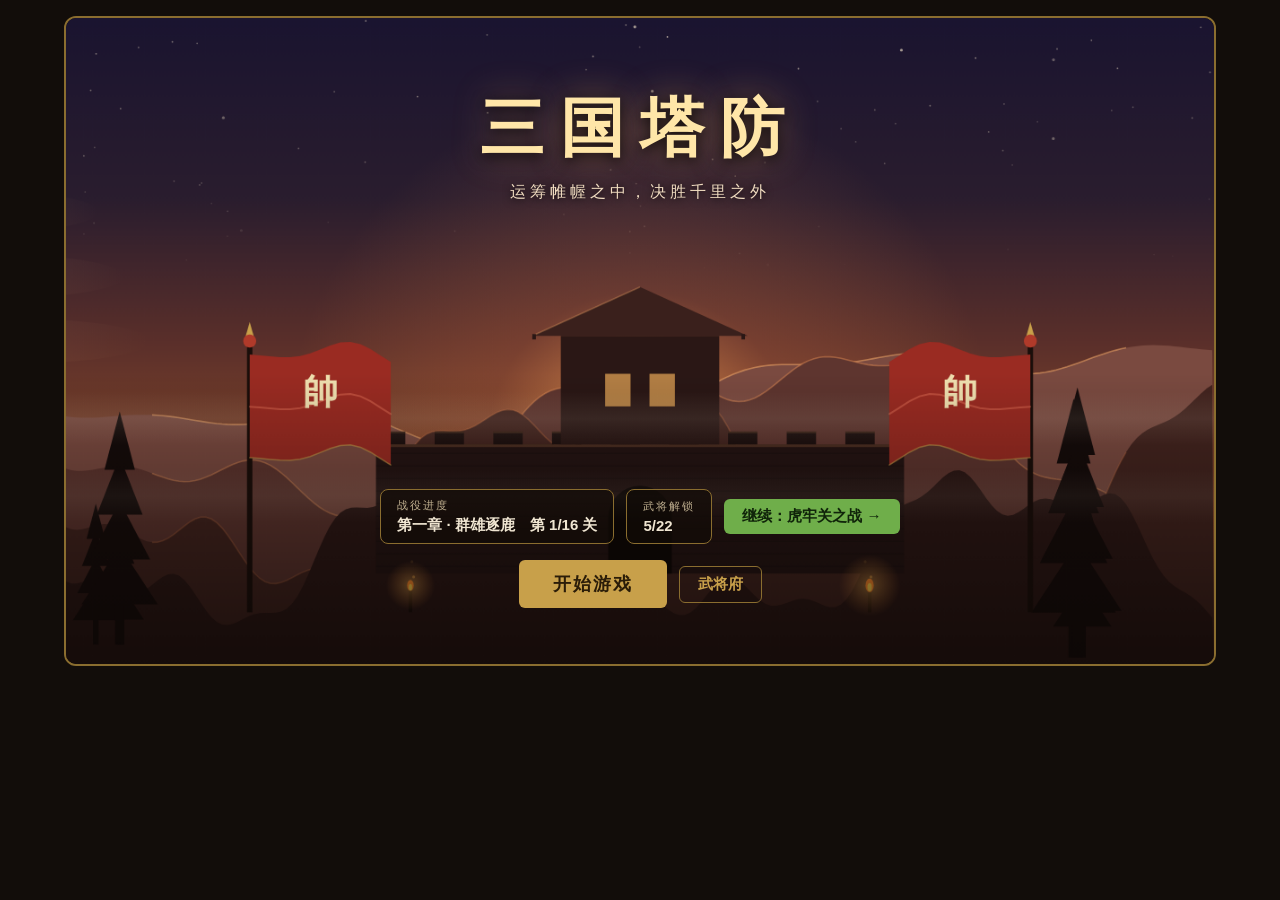
==== commit fc21ef63: "feat(v2.2.5): 武将府改版、赵云素材与战场视觉优化 实现 R25 武将府合并/选将详情/关卡差异化、R26 赵云真实素材试点、R27 战场可读性优化，并补充验证脚本与设计文档。  Co-a" ====
--- a/index.html
+++ b/index.html
@@ -4,7 +4,7 @@
   <meta charset="UTF-8" />
   <meta name="viewport" content="width=device-width, initial-scale=1.0" />
   <title>三国塔防 · 虎牢关之战</title>
-  <link rel="stylesheet" href="style.css" />
+  <link rel="stylesheet" href="style.css?v=20260613-r27-aspect" />
 </head>
 <body>
   <div id="app">
@@ -21,8 +21,7 @@
           <div id="homeOverview" class="home-overview"></div>
           <div class="home-actions">
             <button id="homeStart" class="btn home-btn-main">开始游戏</button>
-            <button id="homeTrain" class="btn btn-ghost">养成</button>
-            <button id="homeCodex" class="btn btn-ghost">图鉴</button>
+            <button id="homeHeroes" class="btn btn-ghost">武将府</button>
           </div>
         </div>
       </div>
@@ -36,8 +35,7 @@
         <div id="menuList" class="menu-list"></div>
         <div class="overlay-btns">
           <button id="levelsBack" class="btn btn-ghost">返回主界面</button>
-          <button id="trainBtn" class="btn btn-ghost">养成</button>
-          <button id="codexBtn" class="btn btn-ghost">图鉴</button>
+          <button id="heroesBtn" class="btn btn-ghost">武将府</button>
         </div>
       </div>
     </section>
@@ -47,7 +45,11 @@
       <div class="scene-card deck-card">
         <h2 id="deckTitle">选将出战</h2>
         <p id="deckIntro" class="train-tip"></p>
-        <div id="deckGrid" class="deck-grid"></div>
+        <div id="deckIntel" class="level-intel"></div>
+        <div class="deck-layout">
+          <div id="deckGrid" class="deck-grid"></div>
+          <aside id="deckDetail" class="deck-detail"></aside>
+        </div>
         <div class="deck-foot">
           <span id="deckCount" class="deck-count">已选 0/6</span>
           <div class="overlay-btns">
@@ -114,13 +116,34 @@
       </div>
     </section>
 
-    <!-- ===== 场景：图鉴（R19-3）：列表 + 详情子视图 ===== -->
+    <!-- ===== 场景：武将府（R25-1）：列表 + 详情子视图 ===== -->
     <section id="sceneCodex" class="scene">
       <div class="scene-card codex-card">
         <div id="codexListView">
-          <h2>图鉴</h2>
-          <p class="train-tip">点击任一武将查看详细属性、技能与羁绊。</p>
+          <h2>武将府</h2>
+          <p class="train-tip">点击任一武将查看属性、碎片、升级、被动与羁绊。</p>
           <h3 class="codex-h">武将</h3>
+          <div class="codex-tools">
+            <label>排序
+              <select id="codexSort">
+                <option value="rarity">星级</option>
+                <option value="rank">等级</option>
+                <option value="owned">拥有</option>
+                <option value="arch">兵种</option>
+                <option value="name">姓名</option>
+              </select>
+            </label>
+            <label>筛选
+              <select id="codexFilter">
+                <option value="all">全部</option>
+                <option value="owned">已拥有</option>
+                <option value="locked">未拥有</option>
+                <option value="arch:spear">枪兵</option>
+                <option value="arch:archer">弓兵</option>
+                <option value="arch:strategist">谋士</option>
+              </select>
+            </label>
+          </div>
           <div id="codexHeroes" class="codex-list"></div>
           <h3 class="codex-h">羁绊</h3>
           <div id="codexBonds" class="codex-list"></div>
@@ -128,25 +151,16 @@
         </div>
         <div id="codexDetailView" class="hidden">
           <div id="detailBody"></div>
-          <button id="detailBack" class="btn">返回图鉴</button>
+          <button id="detailBack" class="btn">返回武将府</button>
         </div>
       </div>
     </section>
 
-    <!-- ===== 场景：武将养成（R19-3）===== -->
-    <section id="sceneBarracks" class="scene">
-      <div class="scene-card codex-card">
-        <h2>武将养成</h2>
-        <p class="train-tip">通关掉落专属碎片，消耗碎片永久升级；升至 Lv.3 解锁被动。</p>
-        <div id="trainList" class="codex-list"></div>
-        <button id="trainClose" class="btn">返回</button>
-      </div>
-    </section>
   </div>
 
-  <script src="data.js"></script>
-  <script src="sprites.js"></script>
-  <script src="audio.js"></script>
-  <script src="game.js"></script>
+  <script src="data.js?v=20260613-r27-aspect"></script>
+  <script src="sprites.js?v=20260613-r27-aspect"></script>
+  <script src="audio.js?v=20260613-r27-aspect"></script>
+  <script src="game.js?v=20260613-r27-aspect"></script>
 </body>
 </html>
--- a/style.css
+++ b/style.css
@@ -93,7 +93,7 @@
 /* ===== 场景状态机（R19）：全屏互斥场景 ===== */
 .scene { display: none; }
 #sceneBattle.active { display: block; }
-#sceneLevels.active, #sceneDeck.active, #sceneBarracks.active, #sceneCodex.active { display: flex; justify-content: center; align-items: flex-start; padding: 24px 0 40px; }
+#sceneLevels.active, #sceneDeck.active, #sceneCodex.active { display: flex; justify-content: center; align-items: flex-start; padding: 24px 0 40px; }
 .scene-card {
   width: 100%;
   background: var(--panel);
@@ -170,9 +170,20 @@
 .level-btn.locked .lv-tag { color: #9a8a72; }
 .level-btn.cleared .lv-tag { color: #6fae4a; }
 
-#stage { display: flex; gap: 12px; }
+#stage {
+  display: flex;
+  gap: 12px;
+  align-items: flex-start;
+  width: 100%;
+}
 
 #game {
+  display: block;
+  width: min(960px, calc(100vw - 16px * 2 - 12px - 180px));
+  max-width: calc(100% - 192px);
+  height: auto;
+  aspect-ratio: 960 / 600;
+  flex: 0 1 auto;
   background: #3a4a2c;
   border: 2px solid var(--accent-dark);
   border-radius: 8px;
@@ -181,6 +192,7 @@
 
 #shop {
   width: 180px;
+  flex: 0 0 180px;
   background: var(--panel);
   border: 1px solid var(--accent-dark);
   border-radius: 8px;
@@ -239,13 +251,14 @@
 .candidates { display: flex; flex-direction: column; gap: 8px; min-height: 4px; }
 .cand-portrait {
   width: 100%;
-  max-height: 72px;
+  height: 72px;
   object-fit: contain;
   object-position: center bottom;
   margin-bottom: 4px;
   background: transparent;
   display: block;
 }
+.cand-portrait.hero-fallback { width: 58px; height: 72px; margin: 0 auto 4px; border-radius: 7px; }
 .cand-card {
   display: flex;
   flex-direction: column;
@@ -295,6 +308,12 @@
   justify-content: center;
 }
 .overlay.hidden { display: none; }
+/* R21：结算卡入场动画（过场结束后揭示） */
+@keyframes cutReveal {
+  0% { opacity: 0; transform: scale(0.82) translateY(12px); }
+  100% { opacity: 1; transform: scale(1) translateY(0); }
+}
+.overlay.cut-reveal .overlay-card { animation: cutReveal 0.42s cubic-bezier(0.22, 1.2, 0.36, 1) both; }
 .overlay-card {
   background: var(--panel);
   border: 2px solid var(--accent);
@@ -307,10 +326,34 @@
 .overlay-card p { font-size: 15px; line-height: 1.7; margin-bottom: 20px; color: #d8cdb8; }
 
 /* 图鉴 */
-.codex-card { max-width: 560px; max-height: 86vh; overflow-y: auto; text-align: left; }
+.codex-card { max-width: 720px; max-height: 86vh; overflow-y: auto; text-align: left; }
 .codex-card h2 { text-align: center; }
 .codex-h { color: var(--accent); font-size: 17px; margin: 14px 0 8px; border-bottom: 1px solid var(--accent-dark); padding-bottom: 4px; }
+.codex-tools {
+  display: flex;
+  gap: 10px;
+  align-items: center;
+  flex-wrap: wrap;
+  margin: 0 0 10px;
+}
+.codex-tools label {
+  display: flex;
+  align-items: center;
+  gap: 6px;
+  color: #b8a888;
+  font-size: 13px;
+}
+.codex-tools select {
+  min-width: 92px;
+  background: #1f1812;
+  border: 1px solid var(--accent-dark);
+  border-radius: 6px;
+  color: #f0e6d2;
+  padding: 6px 8px;
+  font: inherit;
+}
 .codex-list { display: flex; flex-direction: column; gap: 6px; margin-bottom: 8px; }
+.codex-empty { color: #9a8a72; text-align: center; padding: 18px 0; }
 .codex-row {
   display: flex; align-items: center; gap: 8px;
   background: #34281f; border: 1px solid var(--accent-dark); border-radius: 6px; padding: 8px 12px;
@@ -323,15 +366,64 @@
   background: transparent;
   display: block;
 }
-.codex-row .cx-name { font-weight: 700; font-size: 15px; min-width: 56px; }
-.codex-row .cx-star { color: #e8c84a; font-size: 12px; min-width: 40px; }
+.hero-fallback {
+  position: relative; display: block; flex-shrink: 0; overflow: hidden;
+  background:
+    radial-gradient(circle at 50% 30%, color-mix(in srgb, var(--hero-color) 65%, #f0d8a0), transparent 30%),
+    linear-gradient(150deg, color-mix(in srgb, var(--hero-color) 70%, #1b1410), #18120f);
+  border: 1px solid color-mix(in srgb, var(--hero-color) 75%, #d8b25c);
+  box-shadow: inset 0 0 0 1px rgba(255,255,255,.08);
+  color: #f7e9c6;
+}
+.hero-fallback::before {
+  content: ""; position: absolute; left: 50%; top: 39%; width: 42%; aspect-ratio: 1;
+  transform: translate(-50%, -50%); border-radius: 50%; background: #f0c69a;
+  box-shadow: 0 18px 0 10px color-mix(in srgb, var(--hero-color) 74%, #261914);
+}
+.hero-fallback::after {
+  content: ""; position: absolute; left: 50%; top: 24%; width: 54%; height: 20%;
+  transform: translateX(-50%); border-radius: 50% 50% 20% 20%; background: color-mix(in srgb, var(--hero-color) 80%, #24130e);
+}
+.hf-mark {
+  position: absolute; left: 4px; top: 4px; z-index: 1; font-size: 10px; line-height: 1;
+  background: rgba(20,12,8,.68); border-radius: 3px; padding: 2px 3px;
+}
+.hf-name {
+  position: absolute; left: 50%; bottom: 12px; z-index: 1; transform: translateX(-50%);
+  font-size: 20px; font-weight: 800; text-shadow: 0 1px 2px #000;
+}
+.hf-star {
+  position: absolute; left: 0; right: 0; bottom: 2px; z-index: 1; text-align: center;
+  font-size: 8px; color: #f1d66c; letter-spacing: 0;
+}
+.cx-main { flex: 1; min-width: 0; }
+.codex-row .cx-name { font-weight: 700; font-size: 15px; margin-right: 5px; }
+.codex-row .cx-star { color: #e8c84a; font-size: 12px; margin-right: 5px; }
 .codex-row .cx-fac { font-size: 11px; background: var(--accent-dark); color: #1b1410; border-radius: 3px; padding: 1px 5px; }
-.codex-row .cx-desc { font-size: 12px; color: #b8a888; flex: 1; }
-.codex-row .cx-cost { font-size: 12px; color: var(--accent); }
+.codex-row .cx-desc { font-size: 12px; color: #b8a888; margin: 2px 0 4px; }
+.codex-row .cx-progress { font-size: 12px; color: #7ec8ff; min-width: 118px; text-align: right; }
+.codex-row .cx-cost { font-size: 12px; color: var(--accent); min-width: 44px; text-align: right; }
 .codex-card .btn { display: block; margin: 16px auto 0; }
+.hero-tags { display: flex; flex-wrap: wrap; gap: 4px; }
+.hero-tags em {
+  font-style: normal; font-size: 10px; line-height: 1; color: #f0dfb8;
+  background: #4a3a2a; border: 1px solid #6b5331; border-radius: 3px; padding: 3px 5px;
+}
 
 /* 养成 */
 .train-tip { font-size: 12px; color: #b8a888; text-align: center; margin-bottom: 10px; }
+.level-intel {
+  background: #2f251e; border: 1px solid var(--accent-dark); border-radius: 8px;
+  padding: 10px 12px; margin: 0 0 12px; text-align: left;
+}
+.intel-head { display: flex; align-items: center; gap: 6px; color: var(--accent); font-weight: 700; font-size: 14px; margin-bottom: 8px; }
+.intel-head em {
+  font-style: normal; font-size: 10px; color: #f0dfb8; background: #4a3a2a;
+  border: 1px solid #6b5331; border-radius: 3px; padding: 3px 5px;
+}
+.intel-grid { display: grid; grid-template-columns: repeat(2, minmax(0, 1fr)); gap: 10px; }
+.intel-grid b { display: block; color: #d8cdb8; font-size: 12px; margin-bottom: 4px; }
+.intel-grid p { color: #b8a888; font-size: 12px; line-height: 1.45; margin: 0 0 3px; }
 .train-row {
   display: flex; align-items: center; gap: 10px;
   background: #34281f; border: 1px solid var(--accent-dark); border-radius: 6px; padding: 8px 12px;
@@ -355,26 +447,38 @@
 .train-up.maxed { background: transparent; border: 1px solid #6fae4a; color: #6fae4a; cursor: default; }
 
 /* 选将（R10） */
-.deck-card { max-width: 640px; max-height: 88vh; overflow-y: auto; }
-.deck-grid { display: grid; grid-template-columns: repeat(4, 1fr); gap: 8px; margin: 4px 0 12px; }
+.deck-card { width: min(1040px, 94vw); max-width: 1040px; max-height: 88vh; overflow-y: auto; }
+.deck-layout { display: grid; grid-template-columns: minmax(360px, 1fr) 360px; gap: 14px; align-items: start; }
+.deck-grid { display: grid; grid-template-columns: repeat(3, minmax(0, 1fr)); gap: 8px; margin: 4px 0 12px; }
 .deck-cell {
   position: relative; background: #34281f; border: 2px solid var(--accent-dark); border-radius: 8px;
   padding: 8px 6px 6px; cursor: pointer; text-align: center; transition: border-color .1s, background .1s;
 }
 .deck-cell:hover { border-color: var(--accent); }
 .deck-cell.on { border-color: #6fae4a; background: #2e3a24; }
+.deck-cell.focus { box-shadow: 0 0 0 2px rgba(216, 178, 92, .25) inset; }
 .deck-cell.disabled { opacity: 0.4; cursor: default; }
 .deck-cell .dk-portrait { width: 52px; height: 64px; object-fit: contain; object-position: center bottom; display: block; margin: 0 auto 2px; }
+.deck-cell .dk-portrait.hero-fallback { margin: 0 auto 2px; border-radius: 7px; }
 .deck-cell .dk-name { font-size: 14px; font-weight: 700; }
 .deck-cell .dk-star { font-size: 10px; color: #e8c84a; }
-.deck-cell .dk-meta { font-size: 10px; color: var(--accent); margin-top: 2px; }
+.deck-cell .dk-meta { display: flex; justify-content: center; gap: 6px; font-size: 10px; color: var(--accent); margin-top: 2px; }
 .deck-cell .dk-pas { font-size: 10px; margin-top: 1px; color: #9a8a72; }
 .deck-cell .dk-pas.on { color: #6fae4a; }
+.dk-tags { justify-content: center; margin-top: 4px; min-height: 18px; }
 .deck-cell .dk-check {
-  position: absolute; top: 4px; right: 6px; width: 18px; height: 18px; line-height: 18px;
-  border-radius: 50%; background: #6fae4a; color: #1b1410; font-size: 12px; font-weight: 700; display: none;
-}
-.deck-cell.on .dk-check { display: block; }
+  position: absolute; top: 4px; right: 6px; width: 24px; height: 24px; line-height: 20px;
+  border-radius: 50%; border: 1px solid #6fae4a; background: #1e2618; color: #6fae4a; font-size: 14px; font-weight: 700; cursor: pointer;
+}
+.deck-cell.on .dk-check { background: #6fae4a; color: #1b1410; }
+.deck-detail { background: #2a211b; border: 1px solid var(--accent-dark); border-radius: 8px; padding: 12px; max-height: 68vh; overflow-y: auto; text-align: left; }
+.deck-detail .dt-portrait { width: 78px; height: 98px; }
+.deck-detail .dt-name { font-size: 21px; }
+.deck-detail .dt-stats { grid-template-columns: repeat(2, minmax(0, 1fr)); }
+.deck-detail .dt-stat { padding: 7px 9px; }
+.deck-detail .dt-stat b { font-size: 16px; }
+.deck-detail-toggle { width: 100%; margin-top: 10px; }
+.deck-empty { color: #9a8a72; text-align: center; padding: 32px 0; }
 .deck-foot { display: flex; flex-direction: column; align-items: center; gap: 10px; }
 .deck-count { font-size: 14px; color: var(--accent); font-weight: 700; }
 .deck-count.full { color: #6fae4a; }
@@ -385,6 +489,7 @@
 .detail-card { max-width: 520px; max-height: 88vh; overflow-y: auto; text-align: left; }
 .dt-head { display: flex; gap: 14px; align-items: flex-start; margin-bottom: 12px; }
 .dt-portrait { width: 96px; height: 120px; object-fit: contain; object-position: center bottom; flex-shrink: 0; background: #1f1812; border-radius: 8px; }
+.dt-portrait.hero-fallback { border-radius: 8px; }
 .dt-title { flex: 1; min-width: 0; }
 .dt-name { font-size: 24px; font-weight: 700; color: var(--accent); }
 .dt-name .dt-star { font-size: 14px; color: #e8c84a; }
@@ -396,10 +501,37 @@
 .dt-stat b { font-size: 18px; color: var(--ink); }
 .dt-tip { font-size: 11px; color: #8a7a62; margin-bottom: 8px; }
 .dt-section { color: var(--accent); font-size: 15px; font-weight: 700; margin: 12px 0 6px; border-bottom: 1px solid var(--accent-dark); padding-bottom: 4px; }
-.dt-passive { background: #34281f; border: 1px solid var(--accent-dark); border-radius: 6px; padding: 10px 12px; font-size: 13px; line-height: 1.6; color: #d8cdb8; }
+.dt-passive {
+  display: flex;
+  align-items: center;
+  gap: 10px;
+  background: #34281f;
+  border: 1px solid var(--accent-dark);
+  border-radius: 6px;
+  padding: 10px 12px;
+  font-size: 13px;
+  line-height: 1.6;
+  color: #d8cdb8;
+}
 .dt-passive.on { border-color: #6fae4a; }
+.dt-passive-text { flex: 1; min-width: 0; }
+.dt-passive-icon {
+  width: 58px;
+  height: 58px;
+  display: flex;
+  align-items: center;
+  justify-content: center;
+  flex-shrink: 0;
+  background: #1f1812;
+  border: 1px solid var(--accent-dark);
+  border-radius: 8px;
+}
+.dt-passive-icon img { width: 48px; height: 48px; object-fit: contain; display: block; }
 .dt-passive .dt-on { color: #6fae4a; font-weight: 700; }
 .dt-passive .dt-off { color: #9a8a72; }
+.detail-tags { margin-top: 6px; }
+.dt-grow { display: flex; align-items: center; justify-content: space-between; gap: 10px; background: #34281f; border: 1px solid var(--accent-dark); border-radius: 6px; padding: 10px 12px; font-size: 13px; color: #d8cdb8; }
+.dt-grow .train-up { margin: 0; flex-shrink: 0; }
 .dt-bond { background: #34281f; border: 1px solid var(--accent-dark); border-radius: 6px; padding: 8px 12px; margin-bottom: 6px; }
 .dt-bond-name { font-size: 14px; font-weight: 700; color: var(--accent); }
 .dt-bond-need { font-size: 11px; color: #8a7a62; margin-left: 8px; }
@@ -416,3 +548,13 @@
 .train-up.recruit:hover:not(:disabled) { background: #a08ae8; }
 .train-up.recruit:disabled { background: #3a3450; color: #7a7090; }
 
+@media (max-width: 860px) {
+  #stage { flex-direction: column; }
+  #game { width: 100%; max-width: 100%; }
+  #shop { width: 100%; flex-basis: auto; }
+  .deck-layout { grid-template-columns: 1fr; }
+  .deck-grid { grid-template-columns: repeat(2, minmax(0, 1fr)); }
+  .deck-detail { max-height: none; }
+  .codex-row { flex-wrap: wrap; }
+  .codex-row .cx-progress { text-align: left; min-width: 0; }
+}
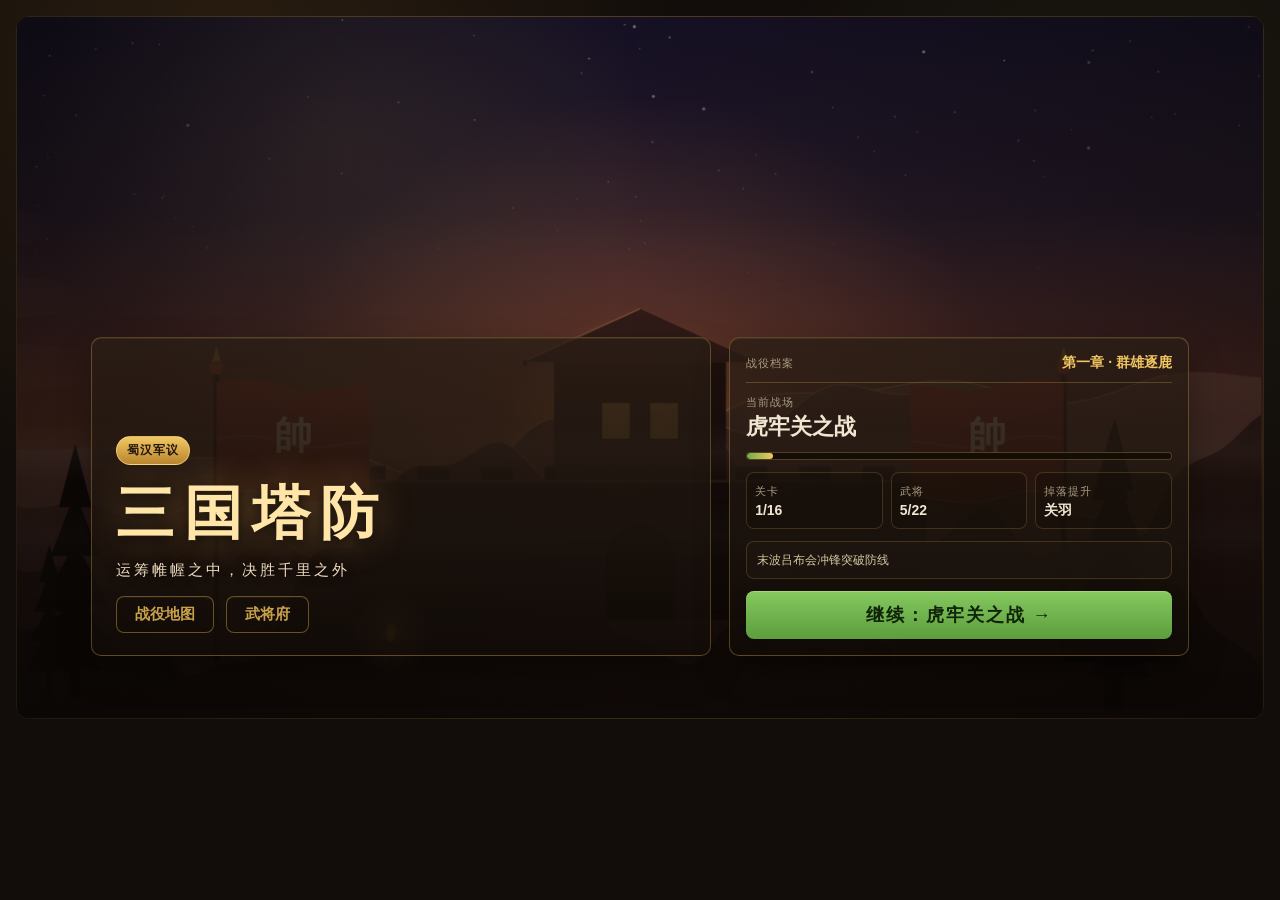
==== commit 61063fc4: "feat(v2.2.6): UI/UE 全面重构与战场路径优化 实现 R28~R55 UI/UE 重构、UIUE 素材实装、战前/战斗/主界面视觉统一、虎牢关路径贴合与造塔平台，并补充验证脚本与设计文" ====
--- a/index.html
+++ b/index.html
@@ -4,7 +4,7 @@
   <meta charset="UTF-8" />
   <meta name="viewport" content="width=device-width, initial-scale=1.0" />
   <title>三国塔防 · 虎牢关之战</title>
-  <link rel="stylesheet" href="style.css?v=20260613-r27-aspect" />
+  <link rel="stylesheet" href="style.css?v=20260614-r59-pad5-up-left" />
 </head>
 <body>
   <div id="app">
@@ -13,16 +13,17 @@
     <section id="sceneHome" class="scene">
       <canvas id="homeCanvas" class="home-bg" width="1280" height="720"></canvas>
       <div class="home-ui">
-        <div class="home-top">
-          <h1 class="home-title">三国塔防</h1>
-          <p class="home-tagline">运筹帷幄之中，决胜千里之外</p>
-        </div>
-        <div class="home-bottom">
+        <div class="home-command">
+          <div class="home-primary">
+            <span class="home-badge">蜀汉军议</span>
+            <h1 class="home-title">三国塔防</h1>
+            <p class="home-tagline">运筹帷幄之中，决胜千里之外</p>
+            <div class="home-actions">
+              <button id="homeStart" class="btn btn-ghost">战役地图</button>
+              <button id="homeHeroes" class="btn btn-ghost">武将府</button>
+            </div>
+          </div>
           <div id="homeOverview" class="home-overview"></div>
-          <div class="home-actions">
-            <button id="homeStart" class="btn home-btn-main">开始游戏</button>
-            <button id="homeHeroes" class="btn btn-ghost">武将府</button>
-          </div>
         </div>
       </div>
     </section>
@@ -43,12 +44,33 @@
     <!-- ===== 场景：选将出战（R19）===== -->
     <section id="sceneDeck" class="scene">
       <div class="scene-card deck-card">
-        <h2 id="deckTitle">选将出战</h2>
-        <p id="deckIntro" class="train-tip"></p>
-        <div id="deckIntel" class="level-intel"></div>
+        <div class="deck-command">
+          <div class="deck-command-main">
+            <span class="deck-badge">出征军册</span>
+            <h2 id="deckTitle">选将出战</h2>
+            <p id="deckIntro" class="train-tip"></p>
+          </div>
+          <div id="deckMetrics" class="deck-metrics"></div>
+        </div>
+        <div class="deck-brief">
+          <div id="deckIntel" class="level-intel"></div>
+          <div id="deckSlots" class="deck-slots"></div>
+        </div>
         <div class="deck-layout">
-          <div id="deckGrid" class="deck-grid"></div>
-          <aside id="deckDetail" class="deck-detail"></aside>
+          <div class="deck-roster">
+            <div class="deck-section-head">
+              <span>军册</span>
+              <b>点击卡片查看，点勾选入阵</b>
+            </div>
+            <div id="deckGrid" class="deck-grid"></div>
+          </div>
+          <aside class="deck-detail-wrap">
+            <div class="deck-section-head">
+              <span>将领档案</span>
+              <b id="deckDetailState">待命</b>
+            </div>
+            <div id="deckDetail" class="deck-detail"></div>
+          </aside>
         </div>
         <div class="deck-foot">
           <span id="deckCount" class="deck-count">已选 0/6</span>
@@ -63,23 +85,33 @@
     <!-- ===== 场景：战斗（R19）：HUD + 战场 + 招贤馆 ===== -->
     <section id="sceneBattle" class="scene">
       <header id="hud">
-        <span class="hud-title">虎牢关之战</span>
-        <span class="hud-item">军粮 <b id="gold">0</b></span>
-        <span class="hud-item">城池 <b id="hp">0</b></span>
-        <span class="hud-item">波次 <b id="wave">0</b>/<b id="waveTotal">0</b></span>
-        <button id="startBtn" class="btn">出战</button>
-        <span class="skillbar">
-          <button id="skillFire" class="skill-btn" data-skill="fire">
-            <span class="sk-name">火计</span><span class="sk-cd"></span>
-          </button>
-          <button id="skillFort" class="skill-btn" data-skill="fort">
-            <span class="sk-name">空城计</span><span class="sk-cd"></span>
-          </button>
-        </span>
-        <button id="pauseBtn" class="btn btn-sm">暂停</button>
-        <button id="speedBtn" class="btn btn-sm">1x</button>
-        <button id="muteBtn" class="btn btn-sm" title="音效开关">🔊</button>
-        <button id="menuBtn" class="btn btn-sm">菜单</button>
+        <div class="hud-left">
+          <span class="hud-title">虎牢关之战</span>
+          <div class="hud-resources">
+            <span class="hud-item" data-kind="gold"><span class="hud-icon" aria-hidden="true"></span><span class="hud-copy">军粮 <b id="gold">0</b></span></span>
+            <span class="hud-item" data-kind="hp"><span class="hud-icon" aria-hidden="true"></span><span class="hud-copy">城池 <b id="hp">0</b></span></span>
+            <span class="hud-item" data-kind="wave"><span class="hud-icon" aria-hidden="true"></span><span class="hud-copy">波次 <b id="wave">0</b>/<b id="waveTotal">0</b></span></span>
+          </div>
+        </div>
+        <div class="hud-actions">
+          <button id="startBtn" class="btn">出战</button>
+          <span class="skillbar">
+            <button id="skillFire" class="skill-btn" data-skill="fire">
+              <span class="sk-icon" aria-hidden="true"></span>
+              <span class="sk-name">火计</span><span class="sk-cd"></span>
+            </button>
+            <button id="skillFort" class="skill-btn" data-skill="fort">
+              <span class="sk-icon" aria-hidden="true"></span>
+              <span class="sk-name">空城计</span><span class="sk-cd"></span>
+            </button>
+          </span>
+        </div>
+        <div class="hud-controls">
+          <button id="pauseBtn" class="btn btn-sm">暂停</button>
+          <button id="speedBtn" class="btn btn-sm">1x</button>
+          <button id="muteBtn" class="btn btn-sm" title="音效开关">🔊</button>
+          <button id="menuBtn" class="btn btn-sm">菜单</button>
+        </div>
         <span id="speedHint" class="hud-hint"></span>
       </header>
 
@@ -87,7 +119,7 @@
         <canvas id="game" width="960" height="600"></canvas>
 
         <aside id="shop">
-          <h3>招贤馆 · 蜀</h3>
+          <h3>军令台 · 招贤</h3>
           <button id="recruitBtn" class="recruit-btn">
             <span class="rc-label">招贤</span>
             <span class="rc-cost" id="recruitCost">军粮 30</span>
@@ -105,9 +137,13 @@
 
       <!-- 战中结算弹窗：开战提示 / 通关 / 失败重试 -->
       <div id="overlay" class="overlay hidden">
-        <div class="overlay-card">
+        <div class="overlay-card" id="resultCard">
+          <div id="ovBadge" class="result-badge">军报</div>
           <h2 id="ovTitle">三国塔防</h2>
-          <p id="ovText">守住虎牢关，击退董卓大军！</p>
+          <p id="ovText" class="result-lead">守住虎牢关，击退董卓大军！</p>
+          <div id="ovSummary" class="result-summary"></div>
+          <div id="ovRewards" class="result-rewards"></div>
+          <div id="ovNext" class="result-next"></div>
           <div class="overlay-btns">
             <button id="ovBtn" class="btn">开始</button>
             <button id="ovBtn2" class="btn btn-ghost hidden">返回主菜单</button>
@@ -120,36 +156,55 @@
     <section id="sceneCodex" class="scene">
       <div class="scene-card codex-card">
         <div id="codexListView">
-          <h2>武将府</h2>
-          <p class="train-tip">点击任一武将查看属性、碎片、升级、被动与羁绊。</p>
-          <h3 class="codex-h">武将</h3>
-          <div class="codex-tools">
-            <label>排序
-              <select id="codexSort">
-                <option value="rarity">星级</option>
-                <option value="rank">等级</option>
-                <option value="owned">拥有</option>
-                <option value="arch">兵种</option>
-                <option value="name">姓名</option>
-              </select>
-            </label>
-            <label>筛选
-              <select id="codexFilter">
-                <option value="all">全部</option>
-                <option value="owned">已拥有</option>
-                <option value="locked">未拥有</option>
-                <option value="arch:spear">枪兵</option>
-                <option value="arch:archer">弓兵</option>
-                <option value="arch:strategist">谋士</option>
-              </select>
-            </label>
-          </div>
-          <div id="codexHeroes" class="codex-list"></div>
-          <h3 class="codex-h">羁绊</h3>
-          <div id="codexBonds" class="codex-list"></div>
+          <div class="codex-command">
+            <div class="codex-command-main">
+              <span class="codex-badge">将府军籍</span>
+              <h2>武将府</h2>
+              <p class="train-tip">查看武将素材、碎片、升级、被动与羁绊。</p>
+            </div>
+            <div id="codexMetrics" class="codex-metrics"></div>
+          </div>
+          <div class="codex-toolbar">
+            <div class="codex-tools">
+              <label>排序
+                <select id="codexSort">
+                  <option value="rarity">星级</option>
+                  <option value="rank">等级</option>
+                  <option value="owned">拥有</option>
+                  <option value="arch">兵种</option>
+                  <option value="name">姓名</option>
+                </select>
+              </label>
+              <label>筛选
+                <select id="codexFilter">
+                  <option value="all">全部</option>
+                  <option value="owned">已拥有</option>
+                  <option value="locked">未拥有</option>
+                  <option value="arch:spear">枪兵</option>
+                  <option value="arch:archer">弓兵</option>
+                  <option value="arch:strategist">谋士</option>
+                </select>
+              </label>
+            </div>
+          </div>
+          <div class="codex-archive">
+            <div class="codex-section-head"><span>武将军籍</span><b id="codexResultCount">0 名</b></div>
+            <div id="codexHeroes" class="codex-list"></div>
+          </div>
+          <div class="bond-dossier">
+            <div class="codex-section-head"><span>羁绊卷宗</span><b>上阵激活</b></div>
+            <div id="codexBonds" class="codex-list"></div>
+          </div>
           <button id="codexClose" class="btn">返回</button>
         </div>
         <div id="codexDetailView" class="hidden">
+          <div class="detail-command">
+            <div>
+              <span class="codex-badge">将领档案</span>
+              <h2>武将府</h2>
+            </div>
+            <button id="detailBackTop" class="btn btn-ghost">返回军籍</button>
+          </div>
           <div id="detailBody"></div>
           <button id="detailBack" class="btn">返回武将府</button>
         </div>
@@ -158,9 +213,9 @@
 
   </div>
 
-  <script src="data.js?v=20260613-r27-aspect"></script>
-  <script src="sprites.js?v=20260613-r27-aspect"></script>
-  <script src="audio.js?v=20260613-r27-aspect"></script>
-  <script src="game.js?v=20260613-r27-aspect"></script>
+  <script src="data.js?v=20260614-r59-pad5-up-left"></script>
+  <script src="sprites.js?v=20260614-r59-pad5-up-left"></script>
+  <script src="audio.js?v=20260614-r59-pad5-up-left"></script>
+  <script src="game.js?v=20260614-r59-pad5-up-left"></script>
 </body>
 </html>
--- a/style.css
+++ b/style.css
@@ -5,14 +5,24 @@
 :root {
   --bg: #1b1410;
   --panel: #2a201a;
+  --panel-2: #34271e;
+  --panel-3: #211812;
   --ink: #f0e6d2;
   --accent: #c8a04a;
   --accent-dark: #8a6d2f;
   --danger: #d4503a;
+  --good: #6fae4a;
+  --info: #7ec8ff;
+  --skill: #9b83dc;
+  --warn: #d99a45;
+  --line: rgba(200,160,74,0.38);
 }
 
 body {
-  background: #120d0a;
+  background:
+    radial-gradient(circle at 18% 8%, rgba(120,82,38,0.24), transparent 34%),
+    radial-gradient(circle at 88% 18%, rgba(60,72,42,0.20), transparent 28%),
+    #120d0a;
   color: var(--ink);
   font-family: "PingFang SC", "Microsoft YaHei", "Noto Sans CJK SC", sans-serif;
   display: flex;
@@ -21,70 +31,193 @@
   min-height: 100vh;
 }
 
+*::-webkit-scrollbar { width: 10px; height: 10px; }
+*::-webkit-scrollbar-track { background: rgba(18,12,8,0.36); border-radius: 999px; }
+*::-webkit-scrollbar-thumb {
+  background: rgba(138,109,47,0.62);
+  border: 2px solid rgba(18,12,8,0.36);
+  border-radius: 999px;
+}
+*::-webkit-scrollbar-thumb:hover { background: rgba(200,160,74,0.72); }
+
 #app {
-  width: 1152px; /* 960 画布 + 12 间隙 + 180 商店 */
+  width: 1280px;
   max-width: 100%;
 }
 
 #hud {
   display: flex;
   align-items: center;
-  gap: 20px;
-  background: var(--panel);
-  border: 1px solid var(--accent-dark);
-  border-radius: 8px;
-  padding: 10px 16px;
-  margin-bottom: 12px;
-}
+  justify-content: space-between;
+  gap: 12px;
+  flex-wrap: wrap;
+  background: linear-gradient(180deg, rgba(62,45,30,0.96), rgba(33,24,18,0.98));
+  border: 1px solid var(--line);
+  border-radius: 10px;
+  padding: 10px 12px;
+  margin-bottom: 10px;
+  box-shadow: 0 10px 24px rgba(0,0,0,0.22), inset 0 1px 0 rgba(255,230,170,0.08);
+}
+
+.hud-left, .hud-actions, .hud-controls, .hud-resources {
+  display: flex;
+  align-items: center;
+  gap: 8px;
+  min-width: 0;
+}
+.hud-left { flex: 1 1 360px; }
+.hud-actions {
+  flex: 0 1 auto;
+  padding: 4px;
+  background: rgba(18,12,8,0.22);
+  border: 1px solid rgba(138,109,47,0.24);
+  border-radius: 10px;
+}
+.hud-controls {
+  flex: 0 0 auto;
+  justify-content: flex-end;
+  padding-left: 8px;
+  border-left: 1px solid rgba(200,160,74,0.22);
+}
+.hud-resources { flex-wrap: wrap; }
 
 .hud-title {
-  font-size: 20px;
+  min-width: 122px;
+  flex-shrink: 0;
+  padding: 4px 10px 4px 12px;
+  border-left: 3px solid var(--accent);
+  font-size: 18px;
   font-weight: 700;
   color: var(--accent);
-  letter-spacing: 2px;
-}
-
-.hud-item { font-size: 15px; }
-.hud-item b { color: var(--accent); font-size: 18px; }
-.hud-hint { color: #9a8a72; font-size: 13px; margin-left: auto; }
+  letter-spacing: 1px;
+  line-height: 1.2;
+}
+
+.hud-item {
+  display: flex;
+  align-items: center;
+  gap: 8px;
+  min-width: 72px;
+  padding: 6px 10px 6px 8px;
+  background: rgba(18,12,8,0.34);
+  border: 1px solid rgba(138,109,47,0.32);
+  border-radius: 8px;
+  font-size: 12px;
+  color: #bcae90;
+}
+.hud-item b { display: block; color: #f1c763; font-size: 18px; line-height: 1.1; margin-top: 2px; }
+.hud-icon {
+  width: 28px;
+  height: 28px;
+  flex: 0 0 28px;
+  background-image: url("assets/uiue/ui/resource_icons.png");
+  background-size: 400% 400%;
+  background-repeat: no-repeat;
+  filter: drop-shadow(0 2px 3px rgba(0,0,0,0.36));
+}
+.hud-copy { min-width: 0; }
+.hud-item[data-kind="gold"] { border-color: rgba(241,199,99,0.42); }
+.hud-item[data-kind="gold"] b { color: #f1c763; }
+.hud-item[data-kind="gold"] .hud-icon { background-position: 0 0; }
+.hud-item[data-kind="hp"] { border-color: rgba(212,80,58,0.48); }
+.hud-item[data-kind="hp"] b { color: #f08a73; }
+.hud-item[data-kind="hp"] .hud-icon { background-position: 33.333% 0; }
+.hud-item[data-kind="wave"] { border-color: rgba(126,200,255,0.44); }
+.hud-item[data-kind="wave"] b { color: var(--info); }
+.hud-item[data-kind="wave"] .hud-icon { background-position: 66.666% 0; }
+.hud-hint {
+  position: fixed;
+  top: 18px;
+  right: 18px;
+  z-index: 20;
+  min-height: 0;
+  max-width: min(360px, calc(100vw - 36px));
+  color: #f6dfad;
+  font-size: 13px;
+  line-height: 1.45;
+  margin-left: 0;
+  padding: 0;
+  pointer-events: none;
+  opacity: 0;
+  transform: translateY(-6px);
+  transition: opacity .16s ease, transform .16s ease;
+}
+.hud-hint:not(:empty) {
+  opacity: 1;
+  transform: translateY(0);
+  padding: 9px 12px;
+  background: linear-gradient(180deg, rgba(60,44,30,0.96), rgba(28,20,15,0.96));
+  border: 1px solid rgba(241,199,99,0.45);
+  border-radius: 8px;
+  box-shadow: 0 12px 28px rgba(0,0,0,0.32), inset 0 1px 0 rgba(255,230,170,0.10);
+}
 
 .skillbar { display: flex; gap: 8px; }
 .skill-btn {
   display: flex;
   flex-direction: column;
   align-items: center;
-  background: #3a2c5a;
-  border: 1px solid #6a5a9a;
-  border-radius: 6px;
-  padding: 4px 12px;
+  justify-content: center;
+  background: linear-gradient(180deg, #47336f, #2c2444);
+  border: 1px solid #7963b5;
+  border-radius: 8px;
+  padding: 5px 10px;
   color: var(--ink);
   cursor: pointer;
-  min-width: 64px;
+  min-width: 82px;
+  min-height: 66px;
+  box-shadow: inset 0 1px 0 rgba(255,255,255,0.08);
 }
 .skill-btn:hover:not(:disabled) { border-color: #a08ad8; }
 .skill-btn.armed { background: #6a5a9a; border-color: #c8b8f8; box-shadow: 0 0 8px #a08ad8; }
 .skill-btn:disabled { background: #2a2438; border-color: #443a5a; color: #6a6080; cursor: default; }
+.skill-btn[data-skill="fire"] { border-color: rgba(212,80,58,0.62); background: linear-gradient(180deg, #5a3026, #352018); }
+.skill-btn[data-skill="fire"]:hover:not(:disabled) { border-color: #e07a5f; }
+.skill-btn[data-skill="fort"] { border-color: rgba(155,131,220,0.66); background: linear-gradient(180deg, #47336f, #2c2444); }
+.skill-btn[data-skill="fort"]:hover:not(:disabled) { border-color: #b69fe8; }
+.skill-btn[data-skill="fire"].armed { box-shadow: 0 0 10px rgba(224,122,95,0.64); }
+.skill-btn[data-skill="fort"].armed { box-shadow: 0 0 10px rgba(182,159,232,0.64); }
+.sk-icon {
+  width: 30px;
+  height: 30px;
+  flex: 0 0 30px;
+  margin-bottom: 2px;
+  background-size: contain;
+  background-repeat: no-repeat;
+  background-position: center;
+  filter: drop-shadow(0 2px 4px rgba(0,0,0,0.36));
+}
+.skill-btn[data-skill="fire"] .sk-icon { background-image: url("assets/uiue/effects/fire_icon_256.png"); }
+.skill-btn[data-skill="fort"] .sk-icon { background-image: url("assets/uiue/effects/fort_icon_256.png"); }
 .sk-name { font-size: 14px; font-weight: 700; }
 .sk-cd { font-size: 11px; color: #b8a8e8; min-height: 13px; }
 
 .btn {
-  background: var(--accent);
+  background: linear-gradient(180deg, #dbb75c, #b98734);
   color: #2a1c08;
   border: none;
-  border-radius: 6px;
+  border-radius: 8px;
   padding: 8px 18px;
   font-size: 15px;
   font-weight: 700;
   cursor: pointer;
-}
-.btn:hover { background: #d9b25c; }
-.btn:disabled { background: #6b5a3a; color: #9a8a72; cursor: default; }
+  box-shadow: 0 8px 18px rgba(0,0,0,0.22), inset 0 1px 0 rgba(255,242,178,0.28);
+  transition: transform .1s ease, box-shadow .1s ease, filter .1s ease, background .1s ease;
+}
+.btn:hover { background: linear-gradient(180deg, #e9c46a, #c6953d); filter: brightness(1.03); }
+.btn:active { transform: translateY(1px); box-shadow: 0 4px 10px rgba(0,0,0,0.24), inset 0 1px 0 rgba(255,242,178,0.18); }
+.btn:focus-visible, .skill-btn:focus-visible, .recruit-btn:focus-visible {
+  outline: 2px solid rgba(241,199,99,0.72);
+  outline-offset: 2px;
+}
+.btn:disabled { background: #6b5a3a; color: #9a8a72; cursor: default; box-shadow: none; transform: none; filter: none; }
 
 .btn-sm { padding: 6px 12px; font-size: 13px; }
 .btn-ghost {
-  background: transparent;
+  background: rgba(18,12,8,0.18);
   color: var(--accent);
-  border: 1px solid var(--accent-dark);
+  border: 1px solid rgba(138,109,47,0.72);
+  box-shadow: inset 0 1px 0 rgba(255,230,170,0.05);
 }
 .btn-ghost:hover { background: rgba(200,160,74,0.12); }
 
@@ -96,46 +229,212 @@
 #sceneLevels.active, #sceneDeck.active, #sceneCodex.active { display: flex; justify-content: center; align-items: flex-start; padding: 24px 0 40px; }
 .scene-card {
   width: 100%;
-  background: var(--panel);
-  border: 2px solid var(--accent);
+  background:
+    linear-gradient(180deg, rgba(54,40,29,0.97), rgba(28,21,16,0.98));
+  border: 1px solid var(--line);
   border-radius: 12px;
-  padding: 24px 32px;
+  padding: 22px 26px;
   text-align: center;
   max-height: 92vh;
   overflow-y: auto;
-}
-.levels-wrap { max-width: 560px; }
-.scene-title { color: var(--accent); font-size: 32px; font-weight: 700; letter-spacing: 4px; margin-bottom: 6px; }
+  box-shadow: 0 18px 42px rgba(0,0,0,0.30), inset 0 1px 0 rgba(255,230,170,0.08);
+}
+.levels-wrap { max-width: 1040px; }
+.scene-title {
+  color: #f1c763;
+  font-size: 30px;
+  font-weight: 800;
+  letter-spacing: 4px;
+  margin-bottom: 6px;
+  text-shadow: 0 2px 12px rgba(0,0,0,0.45);
+}
 .scene-sub { color: #d8cdb8; font-size: 14px; margin-bottom: 18px; }
 
 /* ===== 主界面 home（R19）===== */
-#sceneHome { position: relative; }
+#sceneHome { position: relative; overflow: hidden; border-radius: 12px; }
 #sceneHome.active { display: block; }
-.home-bg { width: 100%; height: auto; display: block; border-radius: 12px; border: 2px solid var(--accent-dark); }
-.home-ui { position: absolute; inset: 0; display: flex; flex-direction: column; justify-content: space-between; padding: 6% 6% 5%; pointer-events: none; }
+.home-bg { width: 100%; height: auto; display: block; border-radius: 12px; border: 1px solid rgba(200,160,74,0.46); box-shadow: 0 18px 42px rgba(0,0,0,0.30); }
+.home-ui {
+  position: absolute;
+  inset: 0;
+  display: grid;
+  align-items: end;
+  padding: 5% 6%;
+  pointer-events: none;
+  background:
+    linear-gradient(90deg, rgba(8,6,4,0.58), rgba(8,6,4,0.16) 48%, rgba(8,6,4,0.50)),
+    radial-gradient(circle at 26% 18%, rgba(255,214,126,0.12), transparent 28%),
+    linear-gradient(180deg, rgba(8,6,4,0.12), transparent 34%, rgba(8,6,4,0.42));
+}
 .home-ui button { pointer-events: auto; }
-.home-top { text-align: center; }
+.home-command {
+  display: grid;
+  grid-template-columns: minmax(280px, 1fr) minmax(320px, 460px);
+  gap: 18px;
+  align-items: end;
+  width: 100%;
+  pointer-events: none;
+}
+.home-primary {
+  padding: 22px 24px;
+  align-self: stretch;
+  display: flex;
+  flex-direction: column;
+  justify-content: flex-end;
+  background: linear-gradient(180deg, rgba(42,30,21,0.78), rgba(18,12,8,0.76));
+  border: 1px solid rgba(200,160,74,0.36);
+  border-radius: 10px;
+  box-shadow: 0 16px 34px rgba(0,0,0,0.32), inset 0 1px 0 rgba(255,230,170,0.08);
+}
+.home-primary, .home-report {
+  pointer-events: auto;
+}
+.home-badge {
+  width: fit-content;
+  padding: 5px 10px;
+  margin-bottom: 10px;
+  color: #24170e;
+  background: linear-gradient(180deg, #f1c763, #b9862f);
+  border: 1px solid rgba(255,226,148,0.55);
+  border-radius: 999px;
+  font-size: 12px;
+  font-weight: 800;
+  letter-spacing: 1px;
+}
 .home-title {
-  font-size: 64px; font-weight: 800; letter-spacing: 16px; color: #ffe6a8;
+  font-size: 58px;
+  font-weight: 800;
+  letter-spacing: 10px;
+  color: #ffe6a8;
   text-shadow: 0 3px 14px rgba(0,0,0,0.85), 0 0 36px rgba(255,180,90,0.45);
 }
-.home-tagline { margin-top: 10px; font-size: 16px; letter-spacing: 4px; color: #f0dcc0; text-shadow: 0 1px 8px rgba(0,0,0,0.9); }
-.home-bottom { display: flex; flex-direction: column; gap: 16px; align-items: center; }
-.home-overview { display: flex; gap: 12px; flex-wrap: wrap; justify-content: center; align-items: stretch; }
-.ov-chip {
-  background: rgba(18,11,7,0.66); border: 1px solid var(--accent-dark); border-radius: 8px;
-  padding: 8px 16px; display: flex; flex-direction: column; gap: 3px; justify-content: center;
-}
-.ov-k { font-size: 11px; color: #c0b090; letter-spacing: 2px; }
-.ov-v { font-size: 15px; color: #f0e6d2; font-weight: 700; }
-.ov-continue { background: #6fae4a; color: #10240a; align-self: center; }
-.ov-continue:hover { background: #82c95c; }
-.home-actions { display: flex; gap: 12px; align-items: center; }
+.home-tagline {
+  margin-top: 8px;
+  max-width: 420px;
+  font-size: 15px;
+  letter-spacing: 3px;
+  color: #f0dcc0;
+  text-shadow: 0 1px 8px rgba(0,0,0,0.9);
+}
+.home-actions {
+  display: flex;
+  gap: 12px;
+  align-items: center;
+  justify-content: flex-start;
+  flex-wrap: wrap;
+  margin-top: 16px;
+  pointer-events: auto;
+}
 .home-btn-main { font-size: 18px; padding: 12px 34px; letter-spacing: 2px; }
-
-.menu-list { display: flex; flex-direction: column; gap: 8px; margin-bottom: 20px; max-height: 56vh; overflow-y: auto; padding-right: 6px; }
+.home-overview { min-width: 0; align-self: stretch; }
+.home-report {
+  pointer-events: auto;
+  background: linear-gradient(180deg, rgba(42,30,21,0.78), rgba(18,12,8,0.76));
+  border: 1px solid rgba(200,160,74,0.36);
+  border-radius: 10px;
+  box-shadow: 0 16px 34px rgba(0,0,0,0.32), inset 0 1px 0 rgba(255,230,170,0.08);
+  padding: 16px;
+  display: flex;
+  flex-direction: column;
+  gap: 12px;
+}
+.hr-head {
+  display: flex;
+  justify-content: space-between;
+  gap: 12px;
+  align-items: center;
+  padding-bottom: 10px;
+  border-bottom: 1px solid rgba(200,160,74,0.30);
+}
+.hr-head span, .hr-current span, .home-metrics span {
+  color: #a99a80;
+  font-size: 11px;
+  letter-spacing: 1px;
+}
+.hr-head b { color: #f1c763; font-size: 14px; }
+.hr-current {
+  display: flex;
+  flex-direction: column;
+  gap: 4px;
+  text-align: left;
+}
+.hr-current strong {
+  color: #f0e6d2;
+  font-size: 22px;
+  line-height: 1.2;
+}
+.hr-progress {
+  appearance: none;
+  -webkit-appearance: none;
+  display: block;
+  width: 100%;
+  height: 8px;
+  background: rgba(18,11,7,0.66);
+  border: 1px solid rgba(138,109,47,0.52);
+  border-radius: 999px;
+  overflow: hidden;
+}
+.hr-progress::-webkit-progress-bar {
+  background: rgba(18,11,7,0.66);
+  border-radius: 999px;
+}
+.hr-progress::-webkit-progress-value {
+  background: linear-gradient(90deg, #6fae4a, #f1c763);
+  border-radius: 999px;
+}
+.hr-progress::-moz-progress-bar {
+  background: linear-gradient(90deg, #6fae4a, #f1c763);
+  border-radius: 999px;
+}
+.home-metrics {
+  display: grid;
+  grid-template-columns: repeat(3, minmax(0, 1fr));
+  gap: 8px;
+}
+.home-metrics div {
+  min-width: 0;
+  padding: 8px;
+  background: rgba(18,12,8,0.36);
+  border: 1px solid rgba(138,109,47,0.36);
+  border-radius: 8px;
+}
+.home-metrics b {
+  display: block;
+  margin-top: 3px;
+  color: #f0e6d2;
+  font-size: 14px;
+  line-height: 1.25;
+  overflow-wrap: anywhere;
+}
+.hr-intel {
+  padding: 9px 10px;
+  color: #d7c6a0;
+  background: rgba(32,23,17,0.58);
+  border: 1px solid rgba(138,109,47,0.36);
+  border-radius: 8px;
+  font-size: 12px;
+  line-height: 1.55;
+}
+.ov-continue {
+  background: linear-gradient(180deg, #85c95f, #5d9d3d);
+  color: #10240a;
+  align-self: stretch;
+  justify-content: center;
+}
+.ov-continue:hover { background: linear-gradient(180deg, #93d86d, #67ad47); }
+
+.menu-list {
+  display: grid;
+  grid-template-columns: repeat(2, minmax(0, 1fr));
+  gap: 10px;
+  margin-bottom: 20px;
+  max-height: 62vh;
+  overflow-y: auto;
+  padding-right: 6px;
+}
 .menu-list.hidden { display: none; }
 .chapter-head {
+  grid-column: 1 / -1;
   text-align: left;
   font-size: 13px;
   font-weight: 700;
@@ -145,87 +444,200 @@
   padding: 2px 0 2px 8px;
   margin: 10px 0 2px;
 }
+.campaign-chapter {
+  display: flex;
+  align-items: center;
+  justify-content: space-between;
+  gap: 12px;
+}
+.campaign-chapter b {
+  color: #9f9278;
+  font-size: 12px;
+  font-weight: 700;
+}
 .chapter-head:first-child { margin-top: 0; }
 .chapter-head.locked { color: #9a8a72; border-left-color: #6a5a3a; }
-.level-btn.boss { border-color: #b03a3a; }
-.level-btn.boss:hover:not(.locked) { border-color: #e05a4a; background: #4a2a26; }
-.level-btn .lv-boss { font-size: 12px; font-weight: 700; color: #e07a6a; margin-left: 8px; }
+.level-btn.boss { border-color: rgba(176,58,58,0.70); }
+.level-btn.boss:hover:not(.locked) { border-color: #e05a4a; background: rgba(74,42,38,0.94); }
+.level-btn .lv-boss { font-size: 12px; font-weight: 700; color: #e07a6a; }
 .level-btn.locked .lv-boss { color: #8a6a64; }
 .level-btn {
-  display: flex;
-  align-items: center;
-  justify-content: space-between;
-  background: #34281f;
-  border: 1px solid var(--accent-dark);
-  border-radius: 8px;
-  padding: 12px 16px;
+  display: grid;
+  grid-template-rows: auto auto auto 1fr auto;
+  gap: 9px;
+  background: rgba(32,23,17,0.82);
+  border: 1px solid rgba(138,109,47,0.64);
+  border-radius: 8px;
+  padding: 13px;
   color: var(--ink);
   cursor: pointer;
-  font-size: 16px;
-}
-.level-btn:hover:not(.locked) { border-color: var(--accent); background: #443322; }
-.level-btn .lv-name { font-weight: 700; }
-.level-btn .lv-tag { font-size: 12px; color: var(--accent); }
-.level-btn.locked { opacity: 0.45; cursor: default; }
-.level-btn.locked .lv-tag { color: #9a8a72; }
-.level-btn.cleared .lv-tag { color: #6fae4a; }
+  font-size: 14px;
+  text-align: left;
+  box-shadow: inset 0 1px 0 rgba(255,230,170,0.05);
+}
+.level-btn:hover:not(.locked) { border-color: var(--accent); background: rgba(68,51,34,0.92); }
+.campaign-card:hover:not(.locked) { transform: translateY(-1px); }
+.camp-top {
+  display: flex;
+  align-items: center;
+  justify-content: space-between;
+  gap: 10px;
+}
+.camp-no {
+  color: #9f9278;
+  font-size: 12px;
+  font-weight: 700;
+}
+.level-btn .lv-name {
+  display: block;
+  font-weight: 800;
+  min-width: 0;
+  color: #f0e6d2;
+  font-size: 18px;
+  line-height: 1.22;
+  overflow-wrap: anywhere;
+}
+.level-btn .lv-tag {
+  flex-shrink: 0;
+  min-width: 58px;
+  padding: 4px 8px;
+  border-radius: 999px;
+  background: rgba(200,160,74,0.12);
+  border: 1px solid rgba(200,160,74,0.24);
+  font-size: 12px;
+  color: var(--accent);
+  text-align: center;
+}
+.camp-tags {
+  display: flex;
+  flex-wrap: wrap;
+  gap: 6px;
+}
+.camp-tags em, .camp-tags .lv-boss {
+  font-style: normal;
+  padding: 4px 7px;
+  border-radius: 999px;
+  background: rgba(200,160,74,0.10);
+  border: 1px solid rgba(200,160,74,0.24);
+  color: #d7c6a0;
+  font-size: 11px;
+  line-height: 1.1;
+}
+.camp-tags .lv-boss { color: #e07a6a; border-color: rgba(212,80,58,0.32); background: rgba(212,80,58,0.10); }
+.camp-tags .lv-boss.muted { color: #9f9278; border-color: rgba(138,109,47,0.28); background: rgba(18,12,8,0.24); }
+.camp-intel {
+  display: grid;
+  grid-template-columns: 1fr;
+  gap: 6px;
+}
+.camp-intel span {
+  display: block;
+  min-width: 0;
+  padding: 7px 8px;
+  color: #cfc1a8;
+  background: rgba(18,12,8,0.28);
+  border: 1px solid rgba(138,109,47,0.30);
+  border-radius: 7px;
+  font-size: 12px;
+  line-height: 1.45;
+}
+.camp-intel b {
+  display: block;
+  margin-bottom: 2px;
+  color: #f1c763;
+  font-size: 11px;
+}
+.camp-drop {
+  display: block;
+  color: #7ec8ff;
+  font-size: 12px;
+  line-height: 1.2;
+}
+.level-btn.locked { opacity: 0.54; cursor: default; }
+.level-btn.locked .lv-tag { color: #9a8a72; border-color: rgba(120,92,70,0.36); background: rgba(120,92,70,0.10); }
+.level-btn.cleared { border-color: rgba(111,174,74,0.46); }
+.level-btn.cleared .lv-tag { color: var(--good); border-color: rgba(111,174,74,0.36); background: rgba(111,174,74,0.10); }
+.level-btn.boss .lv-tag { color: #e07a6a; border-color: rgba(212,80,58,0.36); background: rgba(212,80,58,0.10); }
 
 #stage {
-  display: flex;
-  gap: 12px;
-  align-items: flex-start;
+  display: grid;
+  grid-template-columns: minmax(0, 960px) 260px;
+  justify-content: center;
+  gap: 14px;
+  align-items: start;
   width: 100%;
+  padding: 14px;
+  background:
+    linear-gradient(180deg, rgba(50,37,26,0.94), rgba(24,18,14,0.96)),
+    var(--panel-3);
+  border: 1px solid var(--line);
+  border-radius: 12px;
+  box-shadow: 0 18px 42px rgba(0,0,0,0.28), inset 0 1px 0 rgba(255,230,170,0.07);
 }
 
 #game {
   display: block;
-  width: min(960px, calc(100vw - 16px * 2 - 12px - 180px));
-  max-width: calc(100% - 192px);
-  height: auto;
+  width: 100%;
+  max-width: 960px;
+  height: auto !important;
   aspect-ratio: 960 / 600;
-  flex: 0 1 auto;
-  background: #3a4a2c;
-  border: 2px solid var(--accent-dark);
+  align-self: start;
+  justify-self: stretch;
+  background: #120e0a;
+  border: 1px solid rgba(200,160,74,0.42);
   border-radius: 8px;
   cursor: crosshair;
+  box-shadow:
+    0 8px 22px rgba(0,0,0,0.28),
+    inset 0 0 0 1px rgba(255,235,180,0.06);
 }
 
 #shop {
-  width: 180px;
-  flex: 0 0 180px;
-  background: var(--panel);
-  border: 1px solid var(--accent-dark);
-  border-radius: 8px;
+  width: 260px;
+  min-width: 0;
+  max-height: calc(100vh - 116px);
+  overflow-y: auto;
+  background:
+    linear-gradient(180deg, rgba(54,39,28,0.98), rgba(30,22,17,0.98));
+  border: 1px solid var(--line);
+  border-radius: 10px;
   padding: 12px;
   display: flex;
   flex-direction: column;
-  gap: 10px;
-}
-#shop h3 { color: var(--accent); font-size: 16px; margin-bottom: 4px; }
+  gap: 12px;
+  box-shadow: inset 0 1px 0 rgba(255,230,170,0.08);
+}
+#shop h3 {
+  color: var(--accent);
+  font-size: 18px;
+  line-height: 1.2;
+  padding-bottom: 8px;
+  border-bottom: 1px solid rgba(200,160,74,0.28);
+}
 
 .tower-btn {
   display: flex;
   flex-direction: column;
   gap: 2px;
-  background: #34281f;
-  border: 1px solid var(--accent-dark);
-  border-radius: 6px;
+  background: rgba(32,23,17,0.82);
+  border: 1px solid rgba(138,109,47,0.58);
+  border-radius: 8px;
   padding: 10px;
   color: var(--ink);
   cursor: pointer;
   text-align: left;
 }
 .tower-btn:hover { border-color: var(--accent); }
-.tower-btn.active { border-color: var(--accent); background: #443322; }
+.tower-btn.active { border-color: var(--accent); background: rgba(68,51,34,0.92); }
 .tw-name { font-size: 15px; font-weight: 700; }
 .tw-desc { font-size: 12px; color: #b8a888; }
 .tw-cost { font-size: 12px; color: var(--accent); }
 .tw-fac {
   font-style: normal;
   font-size: 11px;
-  background: var(--accent-dark);
+  background: rgba(200,160,74,0.74);
   color: #1b1410;
-  border-radius: 3px;
+  border-radius: 999px;
   padding: 1px 5px;
   margin-left: 4px;
   vertical-align: middle;
@@ -236,55 +648,75 @@
   display: flex;
   align-items: center;
   justify-content: space-between;
-  background: var(--accent);
+  gap: 12px;
+  background: linear-gradient(180deg, #e4bd60, #b9862f);
   color: #2a1c08;
   border: none;
-  border-radius: 6px;
-  padding: 10px 14px;
+  border-radius: 8px;
+  padding: 12px 14px;
   cursor: pointer;
-}
-.recruit-btn:hover:not(:disabled) { background: #d9b25c; }
+  box-shadow: 0 8px 18px rgba(0,0,0,0.22), inset 0 1px 0 rgba(255,242,178,0.35);
+}
+.recruit-btn:hover:not(:disabled) { background: linear-gradient(180deg, #f0cc74, #c6953d); }
 .recruit-btn:disabled { background: #6b5a3a; color: #9a8a72; cursor: default; }
 .rc-label { font-size: 16px; font-weight: 700; }
 .rc-cost { font-size: 13px; }
 
 .candidates { display: flex; flex-direction: column; gap: 8px; min-height: 4px; }
 .cand-portrait {
-  width: 100%;
+  width: 58px;
   height: 72px;
   object-fit: contain;
   object-position: center bottom;
-  margin-bottom: 4px;
+  margin: 0;
   background: transparent;
   display: block;
 }
-.cand-portrait.hero-fallback { width: 58px; height: 72px; margin: 0 auto 4px; border-radius: 7px; }
+.cand-portrait.hero-fallback { width: 54px; height: 66px; border-radius: 7px; }
 .cand-card {
-  display: flex;
-  flex-direction: column;
-  gap: 2px;
-  background: #34281f;
-  border: 1px solid var(--accent-dark);
-  border-radius: 6px;
-  padding: 8px 10px;
+  display: grid;
+  grid-template-columns: 62px minmax(0, 1fr);
+  grid-template-areas:
+    "portrait top"
+    "portrait trait"
+    "portrait cost";
+  column-gap: 10px;
+  row-gap: 3px;
+  align-items: center;
+  min-height: 88px;
+  background: rgba(32,23,17,0.82);
+  border: 1px solid rgba(138,109,47,0.72);
+  border-radius: 8px;
+  padding: 8px;
   color: var(--ink);
   cursor: pointer;
   text-align: left;
 }
-.cand-card:hover:not(.cant) { border-color: var(--accent); background: #443322; }
-.cand-card.cant { opacity: 0.5; cursor: default; }
-.cand-top { display: flex; align-items: center; gap: 6px; }
-.cand-name { font-size: 15px; font-weight: 700; }
-.cand-star { font-size: 11px; color: #e8c84a; }
-.cand-trait { font-size: 11px; color: #b8a888; }
-.cand-cost { font-size: 12px; color: var(--accent); }
+.cand-card:hover:not(.cant) { border-color: var(--accent); background: rgba(68,51,34,0.92); }
+.cand-card[data-state="upgrade"] { border-color: rgba(111,174,74,0.72); }
+.cand-card[data-state="deploy"] { border-color: rgba(126,200,255,0.44); }
+.cand-card[data-state="short"] { border-color: rgba(212,80,58,0.42); }
+.cand-card.cant { opacity: 0.62; cursor: default; }
+.cand-card .cand-portrait { grid-area: portrait; justify-self: center; }
+.cand-top { grid-area: top; display: flex; align-items: center; gap: 6px; min-width: 0; }
+.cand-name { font-size: 15px; font-weight: 700; overflow: hidden; text-overflow: ellipsis; white-space: nowrap; min-width: 0; }
+.cand-star { font-size: 11px; color: #e8c84a; flex-shrink: 0; }
+.cand-trait { grid-area: trait; font-size: 12px; color: #b8a888; }
+.cand-cost {
+  grid-area: cost;
+  font-size: 12px;
+  color: var(--accent);
+  padding: 2px 0;
+}
 .cand-cost.up { color: #6fae4a; }
+.cand-card[data-state="deploy"] .cand-cost { color: var(--info); }
+.cand-card[data-state="short"] .cand-cost { color: #e08a75; }
 
 .bond-panel {
-  background: #34281f;
-  border: 1px solid var(--accent-dark);
-  border-radius: 6px;
-  padding: 8px 10px;
+  background: rgba(32,23,17,0.74);
+  border: 1px solid rgba(138,109,47,0.62);
+  border-radius: 8px;
+  padding: 10px;
 }
 .bond-title { font-size: 13px; color: var(--accent); font-weight: 700; margin-bottom: 4px; }
 .bond-list { font-size: 12px; line-height: 1.6; color: #8a7a62; }
@@ -295,17 +727,81 @@
   font-size: 13px;
   color: #b8a888;
   line-height: 1.6;
-  border-top: 1px solid var(--accent-dark);
-  padding-top: 10px;
-}
+  background: rgba(18,12,8,0.36);
+  border: 1px solid rgba(138,109,47,0.46);
+  border-radius: 8px;
+  padding: 10px;
+}
+.sel-card { display: flex; flex-direction: column; gap: 7px; }
+.sel-k {
+  color: var(--accent);
+  font-size: 12px;
+  font-weight: 700;
+  letter-spacing: 1px;
+}
+.sel-name {
+  color: #f0e6d2;
+  font-size: 16px;
+  font-weight: 800;
+  line-height: 1.25;
+}
+.sel-name span { color: #e8c84a; font-size: 12px; font-weight: 700; }
+.sel-sub { color: #b8a888; font-size: 12px; line-height: 1.45; }
+.sel-stats {
+  display: grid;
+  grid-template-columns: repeat(3, minmax(0, 1fr));
+  gap: 6px;
+}
+.sel-stats span {
+  min-width: 0;
+  padding: 6px 7px;
+  background: rgba(18,12,8,0.36);
+  border: 1px solid rgba(138,109,47,0.36);
+  border-radius: 6px;
+  color: #9f9278;
+  font-size: 11px;
+}
+.sel-stats b {
+  display: block;
+  color: #f1c763;
+  font-size: 14px;
+  line-height: 1.2;
+  margin-top: 2px;
+}
+.sel-tags { display: flex; flex-wrap: wrap; gap: 5px; }
+.sel-tags em {
+  font-style: normal;
+  color: #d7c6a0;
+  background: rgba(74,58,42,0.72);
+  border: 1px solid rgba(138,109,47,0.46);
+  border-radius: 999px;
+  padding: 3px 7px;
+  font-size: 11px;
+  line-height: 1.15;
+}
+.sel-action {
+  color: #f1c763;
+  background: rgba(200,160,74,0.10);
+  border: 1px solid rgba(200,160,74,0.24);
+  border-radius: 6px;
+  padding: 6px 8px;
+  font-size: 12px;
+}
+.sel-card.pending .sel-action { color: #7ec8ff; border-color: rgba(126,200,255,0.28); background: rgba(126,200,255,0.08); }
+.sel-card.empty .sel-name { color: #d7c6a0; }
 
 .overlay {
   position: fixed;
   inset: 0;
-  background: rgba(0, 0, 0, 0.7);
+  background:
+    radial-gradient(circle at 50% 42%, rgba(120,82,38,0.18), transparent 34%),
+    rgba(0, 0, 0, 0.72);
   display: flex;
   align-items: center;
   justify-content: center;
+  padding: 18px;
+  z-index: 30;
+  backdrop-filter: blur(2px);
 }
 .overlay.hidden { display: none; }
 /* R21：结算卡入场动画（过场结束后揭示） */
@@ -315,26 +811,232 @@
 }
 .overlay.cut-reveal .overlay-card { animation: cutReveal 0.42s cubic-bezier(0.22, 1.2, 0.36, 1) both; }
 .overlay-card {
-  background: var(--panel);
-  border: 2px solid var(--accent);
+  width: min(560px, 100%);
+  background:
+    linear-gradient(180deg, rgba(58,42,29,0.98), rgba(24,18,14,0.98));
+  border: 1px solid rgba(241,199,99,0.55);
   border-radius: 12px;
-  padding: 32px 40px;
+  padding: 28px 32px;
   text-align: center;
-  max-width: 420px;
-}
-.overlay-card h2 { color: var(--accent); font-size: 28px; margin-bottom: 12px; }
-.overlay-card p { font-size: 15px; line-height: 1.7; margin-bottom: 20px; color: #d8cdb8; }
-
-/* 图鉴 */
-.codex-card { max-width: 720px; max-height: 86vh; overflow-y: auto; text-align: left; }
-.codex-card h2 { text-align: center; }
-.codex-h { color: var(--accent); font-size: 17px; margin: 14px 0 8px; border-bottom: 1px solid var(--accent-dark); padding-bottom: 4px; }
+  box-shadow: 0 24px 60px rgba(0,0,0,0.42), inset 0 1px 0 rgba(255,230,170,0.10);
+}
+.result-badge {
+  display: inline-flex;
+  align-items: center;
+  justify-content: center;
+  min-width: 58px;
+  height: 24px;
+  padding: 0 10px;
+  margin-bottom: 10px;
+  color: #24170e;
+  background: linear-gradient(180deg, #f1c763, #b9862f);
+  border: 1px solid rgba(255,226,148,0.55);
+  border-radius: 999px;
+  font-weight: 800;
+  font-size: 12px;
+  letter-spacing: 1px;
+}
+.overlay-card[data-tone="lose"] .result-badge {
+  color: #f7e6d0;
+  background: linear-gradient(180deg, #9f3f34, #5a201c);
+  border-color: rgba(230,104,82,0.55);
+}
+.overlay-card[data-tone="intro"] .result-badge {
+  color: #ecf5ff;
+  background: linear-gradient(180deg, #39779f, #23465f);
+  border-color: rgba(126,200,255,0.50);
+}
+.overlay-card h2 {
+  color: #f1c763;
+  font-size: 28px;
+  line-height: 1.2;
+  letter-spacing: 2px;
+  margin-bottom: 12px;
+  padding-bottom: 10px;
+  border-bottom: 1px solid rgba(200,160,74,0.30);
+}
+.overlay-card p,
+.result-lead {
+  font-size: 15px;
+  line-height: 1.75;
+  margin-bottom: 14px;
+  color: #d8cdb8;
+}
+.result-summary {
+  display: grid;
+  grid-template-columns: repeat(3, minmax(0, 1fr));
+  gap: 8px;
+  margin: 0 0 12px;
+}
+.result-summary:empty { display: none; }
+.result-stat {
+  min-width: 0;
+  padding: 9px 8px;
+  background: rgba(18,12,8,0.36);
+  border: 1px solid rgba(138,109,47,0.42);
+  border-radius: 8px;
+}
+.result-stat span {
+  display: block;
+  color: #9f9278;
+  font-size: 11px;
+  line-height: 1.2;
+}
+.result-stat b {
+  display: block;
+  color: #f0e6d2;
+  font-size: 15px;
+  line-height: 1.25;
+  margin-top: 4px;
+  overflow-wrap: anywhere;
+}
+.result-rewards {
+  display: flex;
+  flex-wrap: wrap;
+  justify-content: center;
+  gap: 8px;
+  min-height: 34px;
+  margin: 0 0 12px;
+}
+.reward-chip {
+  display: inline-flex;
+  align-items: center;
+  gap: 7px;
+  min-height: 32px;
+  padding: 6px 10px;
+  background: rgba(200,160,74,0.12);
+  border: 1px solid rgba(241,199,99,0.36);
+  border-radius: 8px;
+  color: #d8cdb8;
+  font-size: 12px;
+}
+.reward-chip b { color: #f1c763; font-size: 13px; }
+.reward-empty {
+  width: 100%;
+  padding: 8px 10px;
+  color: #8f826d;
+  background: rgba(18,12,8,0.24);
+  border: 1px dashed rgba(138,109,47,0.36);
+  border-radius: 8px;
+  font-size: 12px;
+}
+.result-rewards.empty .reward-empty { display: block; }
+.result-next {
+  margin: 0 0 18px;
+  padding: 9px 12px;
+  color: #d7c6a0;
+  background: rgba(32,23,17,0.58);
+  border: 1px solid rgba(138,109,47,0.42);
+  border-radius: 8px;
+  font-size: 13px;
+  line-height: 1.55;
+}
+.result-next.hidden { display: none; }
+.overlay-card[data-tone="win"] {
+  border-color: rgba(241,199,99,0.64);
+  box-shadow: 0 24px 60px rgba(0,0,0,0.42), 0 0 36px rgba(200,160,74,0.16), inset 0 1px 0 rgba(255,230,170,0.10);
+}
+.overlay-card[data-tone="lose"] {
+  border-color: rgba(190,74,58,0.62);
+  box-shadow: 0 24px 60px rgba(0,0,0,0.45), 0 0 36px rgba(190,74,58,0.14), inset 0 1px 0 rgba(255,230,170,0.08);
+}
+.overlay-card .overlay-btns { padding-top: 2px; }
+
+/* 图鉴 / 武将府 */
+.codex-card { width: min(1040px, 94vw); max-width: 1040px; max-height: 90vh; overflow-y: auto; text-align: left; }
+.codex-command {
+  display: grid;
+  grid-template-columns: minmax(0, 1fr) minmax(360px, 0.9fr);
+  gap: 14px;
+  align-items: stretch;
+  margin-bottom: 12px;
+}
+.codex-command-main,
+.detail-command {
+  border: 1px solid rgba(138,109,47,0.42);
+  border-radius: 8px;
+  background: linear-gradient(180deg, rgba(32,23,17,0.76), rgba(18,12,8,0.44));
+}
+.codex-command-main { padding: 14px 16px; }
+.codex-badge {
+  display: inline-flex;
+  align-items: center;
+  height: 22px;
+  padding: 0 8px;
+  border: 1px solid rgba(200,160,74,0.36);
+  border-radius: 999px;
+  color: #d8b25c;
+  background: rgba(200,160,74,0.10);
+  font-size: 12px;
+  font-weight: 800;
+}
+.codex-card h2 {
+  color: #f1c763;
+  font-size: 28px;
+  margin: 8px 0 5px;
+}
+.codex-metrics {
+  display: grid;
+  grid-template-columns: repeat(5, minmax(0, 1fr));
+  gap: 8px;
+}
+.codex-metrics div {
+  min-height: 62px;
+  padding: 9px 10px;
+  border: 1px solid rgba(138,109,47,0.42);
+  border-radius: 8px;
+  background: rgba(18,12,8,0.34);
+}
+.codex-metrics span {
+  display: block;
+  color: #9f9278;
+  font-size: 11px;
+  margin-bottom: 5px;
+}
+.codex-metrics b {
+  color: #f0dfb8;
+  font-size: 17px;
+}
+.codex-toolbar,
+.codex-archive,
+.bond-dossier {
+  border: 1px solid rgba(138,109,47,0.42);
+  border-radius: 8px;
+  background: rgba(18,12,8,0.22);
+  padding: 10px;
+  margin-bottom: 12px;
+}
+.codex-section-head {
+  display: flex;
+  align-items: center;
+  justify-content: space-between;
+  gap: 10px;
+  margin-bottom: 9px;
+  color: #d8b25c;
+  font-weight: 800;
+}
+.codex-section-head b {
+  color: #9f9278;
+  font-size: 12px;
+  font-weight: 700;
+}
+.codex-h {
+  color: var(--accent);
+  font-size: 17px;
+  margin: 16px 0 8px;
+  border-bottom: 1px solid rgba(200,160,74,0.30);
+  padding-bottom: 6px;
+}
 .codex-tools {
   display: flex;
   gap: 10px;
   align-items: center;
   flex-wrap: wrap;
-  margin: 0 0 10px;
+  margin: 0;
+  padding: 0;
+  background: transparent;
+  border: 0;
+  border-radius: 0;
 }
 .codex-tools label {
   display: flex;
@@ -345,21 +1047,34 @@
 }
 .codex-tools select {
   min-width: 92px;
-  background: #1f1812;
-  border: 1px solid var(--accent-dark);
-  border-radius: 6px;
+  background: rgba(18,12,8,0.82);
+  border: 1px solid rgba(138,109,47,0.72);
+  border-radius: 8px;
   color: #f0e6d2;
   padding: 6px 8px;
   font: inherit;
 }
-.codex-list { display: flex; flex-direction: column; gap: 6px; margin-bottom: 8px; }
+.codex-list { display: flex; flex-direction: column; gap: 8px; margin-bottom: 8px; }
 .codex-empty { color: #9a8a72; text-align: center; padding: 18px 0; }
 .codex-row {
-  display: flex; align-items: center; gap: 8px;
-  background: #34281f; border: 1px solid var(--accent-dark); border-radius: 6px; padding: 8px 12px;
-}
+  display: flex;
+  align-items: center;
+  gap: 10px;
+  background: rgba(32,23,17,0.82);
+  border: 1px solid rgba(138,109,47,0.58);
+  border-radius: 8px;
+  padding: 9px 12px;
+  box-shadow: inset 0 1px 0 rgba(255,230,170,0.04);
+}
+.codex-row.hero-row {
+  display: grid;
+  grid-template-columns: auto minmax(0, 1fr) auto auto auto;
+}
+.codex-row.hero-row[data-state="upgradable"] { border-color: rgba(111,174,74,0.50); }
+.codex-row.hero-row[data-state="recruitable"] { border-color: rgba(126,200,255,0.48); }
+.codex-row.hero-row[data-state="maxed"] { border-color: rgba(200,160,74,0.42); }
 .cx-portrait {
-  width: 40px; height: 52px;
+  width: 46px; height: 58px;
   object-fit: contain;
   object-position: center bottom;
   flex-shrink: 0;
@@ -397,36 +1112,94 @@
   font-size: 8px; color: #f1d66c; letter-spacing: 0;
 }
 .cx-main { flex: 1; min-width: 0; }
-.codex-row .cx-name { font-weight: 700; font-size: 15px; margin-right: 5px; }
+.codex-row .cx-name { font-weight: 700; font-size: 16px; margin-right: 5px; }
 .codex-row .cx-star { color: #e8c84a; font-size: 12px; margin-right: 5px; }
-.codex-row .cx-fac { font-size: 11px; background: var(--accent-dark); color: #1b1410; border-radius: 3px; padding: 1px 5px; }
+.codex-row .cx-fac { font-size: 11px; background: rgba(200,160,74,0.74); color: #1b1410; border-radius: 999px; padding: 1px 6px; }
 .codex-row .cx-desc { font-size: 12px; color: #b8a888; margin: 2px 0 4px; }
 .codex-row .cx-progress { font-size: 12px; color: #7ec8ff; min-width: 118px; text-align: right; }
-.codex-row .cx-cost { font-size: 12px; color: var(--accent); min-width: 44px; text-align: right; }
+.codex-row .cx-state {
+  min-width: 58px;
+  padding: 4px 7px;
+  border-radius: 999px;
+  text-align: center;
+  font-size: 12px;
+  color: #d8cdb8;
+  border: 1px solid rgba(138,109,47,0.36);
+  background: rgba(74,58,42,0.42);
+}
+.codex-row[data-state="upgradable"] .cx-state { color: var(--good); border-color: rgba(111,174,74,0.34); background: rgba(111,174,74,0.10); }
+.codex-row[data-state="recruitable"] .cx-state { color: var(--info); border-color: rgba(126,200,255,0.28); background: rgba(126,200,255,0.08); }
+.codex-row[data-state="locked"] .cx-state { color: #9a8a72; }
+.codex-row .cx-cost {
+  font-size: 12px;
+  color: var(--accent);
+  min-width: 54px;
+  text-align: center;
+  padding: 4px 7px;
+  border: 1px solid rgba(200,160,74,0.24);
+  border-radius: 999px;
+  background: rgba(200,160,74,0.10);
+}
+.codex-row .cx-hint {
+  font-size: 11px;
+  color: #9a8a72;
+  min-width: 0;
+  text-align: right;
+  line-height: 1.35;
+  white-space: nowrap;
+}
 .codex-card .btn { display: block; margin: 16px auto 0; }
 .hero-tags { display: flex; flex-wrap: wrap; gap: 4px; }
 .hero-tags em {
   font-style: normal; font-size: 10px; line-height: 1; color: #f0dfb8;
-  background: #4a3a2a; border: 1px solid #6b5331; border-radius: 3px; padding: 3px 5px;
+  background: rgba(74,58,42,0.72); border: 1px solid rgba(138,109,47,0.46); border-radius: 999px; padding: 3px 6px;
+}
+.bond-need-line { font-size: 11px; color: #8a7a62; padding: 0 12px 2px; }
+.bond-row {
+  display: grid;
+  grid-template-columns: minmax(0, 1fr) auto;
+  gap: 4px 10px;
+  background: rgba(32,23,17,0.82);
+  border: 1px solid rgba(138,109,47,0.52);
+  border-radius: 8px;
+  padding: 10px 12px;
+}
+.bond-row .bond-need-line {
+  display: inline;
+  padding: 0;
+  margin-left: 8px;
+}
+.bond-row .cx-desc { grid-column: 1 / -1; }
+.bond-owned {
+  align-self: start;
+  min-width: 42px;
+  text-align: center;
+  color: #d8b25c;
+  border: 1px solid rgba(200,160,74,0.28);
+  border-radius: 999px;
+  background: rgba(200,160,74,0.08);
+  padding: 3px 8px;
+  font-size: 12px;
+  font-weight: 800;
 }
 
 /* 养成 */
 .train-tip { font-size: 12px; color: #b8a888; text-align: center; margin-bottom: 10px; }
 .level-intel {
-  background: #2f251e; border: 1px solid var(--accent-dark); border-radius: 8px;
+  background: rgba(32,23,17,0.82); border: 1px solid rgba(138,109,47,0.56); border-radius: 10px;
   padding: 10px 12px; margin: 0 0 12px; text-align: left;
 }
 .intel-head { display: flex; align-items: center; gap: 6px; color: var(--accent); font-weight: 700; font-size: 14px; margin-bottom: 8px; }
 .intel-head em {
-  font-style: normal; font-size: 10px; color: #f0dfb8; background: #4a3a2a;
-  border: 1px solid #6b5331; border-radius: 3px; padding: 3px 5px;
+  font-style: normal; font-size: 10px; color: #f0dfb8; background: rgba(74,58,42,0.72);
+  border: 1px solid rgba(138,109,47,0.46); border-radius: 999px; padding: 3px 6px;
 }
 .intel-grid { display: grid; grid-template-columns: repeat(2, minmax(0, 1fr)); gap: 10px; }
 .intel-grid b { display: block; color: #d8cdb8; font-size: 12px; margin-bottom: 4px; }
 .intel-grid p { color: #b8a888; font-size: 12px; line-height: 1.45; margin: 0 0 3px; }
 .train-row {
   display: flex; align-items: center; gap: 10px;
-  background: #34281f; border: 1px solid var(--accent-dark); border-radius: 6px; padding: 8px 12px;
+  background: rgba(32,23,17,0.82); border: 1px solid rgba(138,109,47,0.56); border-radius: 8px; padding: 8px 12px;
 }
 .train-row.maxed { border-color: #6fae4a; }
 .train-info { flex: 1; min-width: 0; }
@@ -439,56 +1212,272 @@
 .train-passive .on { color: #6fae4a; }
 .train-passive .off { color: #9a8a72; }
 .train-up {
-  background: var(--accent); color: #2a1c08; border: none; border-radius: 6px;
+  background: linear-gradient(180deg, #dbb75c, #b98734); color: #2a1c08; border: none; border-radius: 8px;
   padding: 8px 12px; font-size: 13px; font-weight: 700; cursor: pointer; white-space: nowrap; min-width: 92px;
 }
-.train-up:hover:not(:disabled) { background: #d9b25c; }
+.train-up:hover:not(:disabled) { background: linear-gradient(180deg, #e9c46a, #c6953d); }
 .train-up:disabled { background: #4a3c2a; color: #8a7a62; cursor: default; }
 .train-up.maxed { background: transparent; border: 1px solid #6fae4a; color: #6fae4a; cursor: default; }
 
-/* 选将（R10） */
-.deck-card { width: min(1040px, 94vw); max-width: 1040px; max-height: 88vh; overflow-y: auto; }
-.deck-layout { display: grid; grid-template-columns: minmax(360px, 1fr) 360px; gap: 14px; align-items: start; }
-.deck-grid { display: grid; grid-template-columns: repeat(3, minmax(0, 1fr)); gap: 8px; margin: 4px 0 12px; }
+/* 选将（R10/R45） */
+.deck-card { width: min(1180px, 94vw); max-width: 1180px; max-height: 90vh; overflow-y: auto; }
+.deck-command {
+  display: grid;
+  grid-template-columns: minmax(0, 1fr) minmax(360px, 0.9fr);
+  gap: 16px;
+  align-items: stretch;
+  margin-bottom: 12px;
+}
+.deck-command-main {
+  padding: 14px 16px;
+  border: 1px solid rgba(138,109,47,0.42);
+  border-radius: 8px;
+  background: linear-gradient(180deg, rgba(32,23,17,0.76), rgba(18,12,8,0.44));
+}
+.deck-badge {
+  display: inline-flex;
+  align-items: center;
+  height: 22px;
+  padding: 0 8px;
+  border: 1px solid rgba(200,160,74,0.36);
+  border-radius: 999px;
+  color: #d8b25c;
+  background: rgba(200,160,74,0.10);
+  font-size: 12px;
+  font-weight: 800;
+}
+.deck-card h2 { color: #f1c763; font-size: 28px; margin: 8px 0 5px; }
+.deck-metrics {
+  display: grid;
+  grid-template-columns: repeat(2, minmax(0, 1fr));
+  gap: 8px;
+}
+.deck-metrics div {
+  min-height: 58px;
+  padding: 9px 10px;
+  border: 1px solid rgba(138,109,47,0.42);
+  border-radius: 8px;
+  background: rgba(18,12,8,0.34);
+}
+.deck-metrics span {
+  display: block;
+  color: #9f9278;
+  font-size: 11px;
+  margin-bottom: 4px;
+}
+.deck-metrics b {
+  display: block;
+  color: #f0dfb8;
+  font-size: 14px;
+  white-space: nowrap;
+  overflow: hidden;
+  text-overflow: ellipsis;
+}
+.deck-brief {
+  display: grid;
+  grid-template-columns: minmax(0, 1fr) 360px;
+  gap: 14px;
+  align-items: stretch;
+  margin-bottom: 14px;
+}
+.deck-slots {
+  border: 1px solid rgba(138,109,47,0.56);
+  border-radius: 8px;
+  background: rgba(32,23,17,0.82);
+  padding: 10px;
+}
+.deck-slots-head {
+  display: flex;
+  align-items: center;
+  justify-content: space-between;
+  margin-bottom: 8px;
+  color: #d8b25c;
+  font-weight: 800;
+}
+.deck-slots-head b { color: var(--good); }
+.deck-slot-list {
+  display: grid;
+  grid-template-columns: repeat(3, minmax(0, 1fr));
+  gap: 8px;
+}
+.deck-slot {
+  min-height: 78px;
+  border: 1px solid rgba(138,109,47,0.44);
+  border-radius: 8px;
+  background: rgba(18,12,8,0.30);
+  color: #b9aa8e;
+  display: grid;
+  place-items: center;
+  padding: 6px;
+  font: inherit;
+}
+.deck-slot.filled {
+  cursor: pointer;
+  background: linear-gradient(180deg, rgba(47,62,36,0.76), rgba(18,24,14,0.78));
+  color: #f0dfb8;
+}
+.deck-slot.filled.focus { border-color: var(--accent); box-shadow: inset 0 0 0 1px rgba(216,178,92,0.24); }
+.deck-slot.empty i {
+  width: 24px;
+  height: 24px;
+  border-radius: 50%;
+  display: grid;
+  place-items: center;
+  border: 1px dashed rgba(200,160,74,0.36);
+  color: rgba(216,178,92,0.72);
+  font-style: normal;
+  margin-bottom: 4px;
+}
+.slot-portrait {
+  width: 38px;
+  height: 44px;
+  object-fit: contain;
+  object-position: center bottom;
+  display: block;
+  margin: 0 auto 3px;
+}
+.slot-portrait.hero-fallback { border-radius: 6px; }
+.deck-slot span {
+  max-width: 100%;
+  font-size: 12px;
+  font-weight: 800;
+  white-space: nowrap;
+  overflow: hidden;
+  text-overflow: ellipsis;
+}
+.deck-layout { display: grid; grid-template-columns: minmax(470px, 1fr) 390px; gap: 16px; align-items: start; margin-bottom: 4px; }
+.deck-roster,
+.deck-detail-wrap {
+  min-width: 0;
+}
+.deck-section-head {
+  display: flex;
+  align-items: center;
+  justify-content: space-between;
+  gap: 10px;
+  margin-bottom: 8px;
+  color: #d8b25c;
+  font-weight: 800;
+}
+.deck-section-head b {
+  color: #9f9278;
+  font-size: 12px;
+  font-weight: 700;
+}
+#deckDetailState {
+  color: var(--info);
+  border: 1px solid rgba(126,200,255,0.28);
+  border-radius: 999px;
+  padding: 2px 8px;
+  background: rgba(126,200,255,0.08);
+}
+.deck-grid {
+  display: grid;
+  grid-template-columns: repeat(3, minmax(0, 1fr));
+  gap: 10px;
+  margin: 4px 0 12px;
+  padding: 10px;
+  background: rgba(18,12,8,0.24);
+  border: 1px solid rgba(138,109,47,0.28);
+  border-radius: 10px;
+}
 .deck-cell {
-  position: relative; background: #34281f; border: 2px solid var(--accent-dark); border-radius: 8px;
-  padding: 8px 6px 6px; cursor: pointer; text-align: center; transition: border-color .1s, background .1s;
-}
-.deck-cell:hover { border-color: var(--accent); }
-.deck-cell.on { border-color: #6fae4a; background: #2e3a24; }
-.deck-cell.focus { box-shadow: 0 0 0 2px rgba(216, 178, 92, .25) inset; }
+  position: relative;
+  background: rgba(32,23,17,0.84);
+  border: 1px solid rgba(138,109,47,0.64);
+  border-radius: 8px;
+  padding: 9px 7px 8px;
+  cursor: pointer;
+  text-align: center;
+  min-height: 164px;
+  transition: border-color .1s, background .1s, transform .1s;
+}
+.deck-cell:hover { border-color: var(--accent); transform: translateY(-1px); }
+.deck-cell.on { border-color: var(--good); background: linear-gradient(180deg, rgba(47,62,36,0.92), rgba(30,38,24,0.92)); }
+.deck-cell.focus { box-shadow: 0 0 0 2px rgba(216, 178, 92, .28) inset, 0 8px 18px rgba(0,0,0,0.22); }
 .deck-cell.disabled { opacity: 0.4; cursor: default; }
-.deck-cell .dk-portrait { width: 52px; height: 64px; object-fit: contain; object-position: center bottom; display: block; margin: 0 auto 2px; }
+.deck-cell .dk-portrait { width: 64px; height: 78px; object-fit: contain; object-position: center bottom; display: block; margin: 0 auto 4px; }
 .deck-cell .dk-portrait.hero-fallback { margin: 0 auto 2px; border-radius: 7px; }
-.deck-cell .dk-name { font-size: 14px; font-weight: 700; }
+.deck-cell .dk-name { font-size: 14px; font-weight: 700; overflow: hidden; text-overflow: ellipsis; white-space: nowrap; }
 .deck-cell .dk-star { font-size: 10px; color: #e8c84a; }
 .deck-cell .dk-meta { display: flex; justify-content: center; gap: 6px; font-size: 10px; color: var(--accent); margin-top: 2px; }
 .deck-cell .dk-pas { font-size: 10px; margin-top: 1px; color: #9a8a72; }
 .deck-cell .dk-pas.on { color: #6fae4a; }
-.dk-tags { justify-content: center; margin-top: 4px; min-height: 18px; }
+.dk-tags { justify-content: center; margin-top: 4px; min-height: 20px; }
 .deck-cell .dk-check {
-  position: absolute; top: 4px; right: 6px; width: 24px; height: 24px; line-height: 20px;
-  border-radius: 50%; border: 1px solid #6fae4a; background: #1e2618; color: #6fae4a; font-size: 14px; font-weight: 700; cursor: pointer;
+  position: absolute;
+  top: 6px;
+  right: 7px;
+  width: 26px;
+  height: 26px;
+  line-height: 22px;
+  border-radius: 50%;
+  border: 1px solid #6fae4a;
+  background: #1e2618;
+  color: #6fae4a;
+  font-size: 14px;
+  font-weight: 700;
+  cursor: pointer;
 }
 .deck-cell.on .dk-check { background: #6fae4a; color: #1b1410; }
-.deck-detail { background: #2a211b; border: 1px solid var(--accent-dark); border-radius: 8px; padding: 12px; max-height: 68vh; overflow-y: auto; text-align: left; }
-.deck-detail .dt-portrait { width: 78px; height: 98px; }
+.deck-detail {
+  background: rgba(32,23,17,0.86);
+  border: 1px solid rgba(138,109,47,0.64);
+  border-radius: 10px;
+  padding: 14px;
+  max-height: 70vh;
+  overflow-y: auto;
+  text-align: left;
+  box-shadow: inset 0 1px 0 rgba(255,230,170,0.05);
+}
+.deck-detail .dt-portrait { width: 88px; height: 110px; }
 .deck-detail .dt-name { font-size: 21px; }
 .deck-detail .dt-stats { grid-template-columns: repeat(2, minmax(0, 1fr)); }
 .deck-detail .dt-stat { padding: 7px 9px; }
 .deck-detail .dt-stat b { font-size: 16px; }
 .deck-detail-toggle { width: 100%; margin-top: 10px; }
 .deck-empty { color: #9a8a72; text-align: center; padding: 32px 0; }
-.deck-foot { display: flex; flex-direction: column; align-items: center; gap: 10px; }
+.deck-foot {
+  position: static;
+  z-index: 1;
+  display: flex;
+  flex-direction: row;
+  justify-content: space-between;
+  align-items: center;
+  gap: 10px;
+  margin-top: 12px;
+  padding: 12px 0 0;
+  border-top: 1px solid rgba(200,160,74,0.22);
+  background: transparent;
+}
 .deck-count { font-size: 14px; color: var(--accent); font-weight: 700; }
-.deck-count.full { color: #6fae4a; }
+.deck-count.full { color: var(--good); }
 
 /* 图鉴武将详细页（R15） */
-.codex-row.hero-row { cursor: pointer; transition: border-color .1s, background .1s; }
-.codex-row.hero-row:hover { border-color: var(--accent); background: #443322; }
-.detail-card { max-width: 520px; max-height: 88vh; overflow-y: auto; text-align: left; }
+.codex-row.hero-row { cursor: pointer; transition: border-color .1s, background .1s, transform .1s; }
+.codex-row.hero-row:hover { border-color: var(--accent); background: rgba(68,51,34,0.92); transform: translateY(-1px); }
+.detail-command {
+  display: flex;
+  align-items: center;
+  justify-content: space-between;
+  gap: 14px;
+  padding: 12px 14px;
+  margin-bottom: 12px;
+}
+.detail-command h2 { margin: 6px 0 0; }
+.detail-command .btn { margin: 0; flex-shrink: 0; }
+.detail-card { max-width: 560px; max-height: 88vh; overflow-y: auto; text-align: left; }
 .dt-head { display: flex; gap: 14px; align-items: flex-start; margin-bottom: 12px; }
-.dt-portrait { width: 96px; height: 120px; object-fit: contain; object-position: center bottom; flex-shrink: 0; background: #1f1812; border-radius: 8px; }
+.dt-portrait {
+  width: 104px;
+  height: 132px;
+  object-fit: contain;
+  object-position: center bottom;
+  flex-shrink: 0;
+  background: rgba(18,12,8,0.62);
+  border: 1px solid rgba(138,109,47,0.48);
+  border-radius: 10px;
+}
 .dt-portrait.hero-fallback { border-radius: 8px; }
 .dt-title { flex: 1; min-width: 0; }
 .dt-name { font-size: 24px; font-weight: 700; color: var(--accent); }
@@ -496,18 +1485,18 @@
 .dt-sub { font-size: 13px; color: #b8a888; margin-top: 4px; }
 .dt-meta { font-size: 13px; color: #7ec8ff; margin-top: 6px; }
 .dt-stats { display: grid; grid-template-columns: repeat(2, 1fr); gap: 8px; margin: 4px 0 6px; }
-.dt-stat { display: flex; justify-content: space-between; align-items: baseline; background: #34281f; border: 1px solid var(--accent-dark); border-radius: 6px; padding: 8px 12px; }
+.dt-stat { display: flex; justify-content: space-between; align-items: baseline; background: rgba(32,23,17,0.82); border: 1px solid rgba(138,109,47,0.56); border-radius: 8px; padding: 8px 12px; }
 .dt-stat span { font-size: 13px; color: #b8a888; }
 .dt-stat b { font-size: 18px; color: var(--ink); }
 .dt-tip { font-size: 11px; color: #8a7a62; margin-bottom: 8px; }
-.dt-section { color: var(--accent); font-size: 15px; font-weight: 700; margin: 12px 0 6px; border-bottom: 1px solid var(--accent-dark); padding-bottom: 4px; }
+.dt-section { color: var(--accent); font-size: 15px; font-weight: 700; margin: 12px 0 6px; border-bottom: 1px solid rgba(200,160,74,0.28); padding-bottom: 5px; }
 .dt-passive {
   display: flex;
   align-items: center;
   gap: 10px;
-  background: #34281f;
-  border: 1px solid var(--accent-dark);
-  border-radius: 6px;
+  background: rgba(32,23,17,0.82);
+  border: 1px solid rgba(138,109,47,0.56);
+  border-radius: 8px;
   padding: 10px 12px;
   font-size: 13px;
   line-height: 1.6;
@@ -522,17 +1511,17 @@
   align-items: center;
   justify-content: center;
   flex-shrink: 0;
-  background: #1f1812;
-  border: 1px solid var(--accent-dark);
+  background: rgba(18,12,8,0.70);
+  border: 1px solid rgba(138,109,47,0.56);
   border-radius: 8px;
 }
 .dt-passive-icon img { width: 48px; height: 48px; object-fit: contain; display: block; }
 .dt-passive .dt-on { color: #6fae4a; font-weight: 700; }
 .dt-passive .dt-off { color: #9a8a72; }
 .detail-tags { margin-top: 6px; }
-.dt-grow { display: flex; align-items: center; justify-content: space-between; gap: 10px; background: #34281f; border: 1px solid var(--accent-dark); border-radius: 6px; padding: 10px 12px; font-size: 13px; color: #d8cdb8; }
+.dt-grow { display: flex; align-items: center; justify-content: space-between; gap: 10px; background: rgba(32,23,17,0.82); border: 1px solid rgba(138,109,47,0.56); border-radius: 8px; padding: 10px 12px; font-size: 13px; color: #d8cdb8; }
 .dt-grow .train-up { margin: 0; flex-shrink: 0; }
-.dt-bond { background: #34281f; border: 1px solid var(--accent-dark); border-radius: 6px; padding: 8px 12px; margin-bottom: 6px; }
+.dt-bond { background: rgba(32,23,17,0.82); border: 1px solid rgba(138,109,47,0.56); border-radius: 8px; padding: 8px 12px; margin-bottom: 6px; }
 .dt-bond-name { font-size: 14px; font-weight: 700; color: var(--accent); }
 .dt-bond-need { font-size: 11px; color: #8a7a62; margin-left: 8px; }
 .dt-bond-desc { font-size: 12px; color: #b8a888; margin-top: 2px; }
@@ -549,12 +1538,124 @@
 .train-up.recruit:disabled { background: #3a3450; color: #7a7090; }
 
 @media (max-width: 860px) {
-  #stage { flex-direction: column; }
-  #game { width: 100%; max-width: 100%; }
-  #shop { width: 100%; flex-basis: auto; }
+  body { padding: 10px; }
+  #hud { gap: 8px; }
+  .hud-hint { top: 10px; right: 10px; max-width: calc(100vw - 20px); }
+  .hud-left, .hud-actions, .hud-controls { width: 100%; flex-basis: 100%; }
+  .hud-left { align-items: flex-start; flex-direction: column; }
+  .hud-resources { width: 100%; }
+  .hud-actions { justify-content: space-between; }
+  .hud-controls { justify-content: flex-start; border-left: 0; padding-left: 0; flex-wrap: wrap; }
+  .skillbar { flex: 1 1 auto; min-width: 0; }
+  .skill-btn { flex: 1 1 0; min-width: 0; }
+  #stage {
+    grid-template-columns: 1fr;
+    padding: 10px;
+  }
+  #game {
+    width: 100%;
+    max-width: 100%;
+    height: auto !important;
+    aspect-ratio: 960 / 600;
+  }
+  #shop {
+    width: 100%;
+    max-height: none;
+  }
+  .sel-stats { grid-template-columns: repeat(3, minmax(92px, 1fr)); }
+  .scene-card { padding: 18px 14px; }
+  .levels-wrap { max-width: 100%; }
+  .menu-list { grid-template-columns: 1fr; max-height: 64vh; }
+  .level-btn { align-items: flex-start; }
+  .level-btn .lv-name { white-space: normal; }
+  .deck-command,
+  .deck-brief,
   .deck-layout { grid-template-columns: 1fr; }
+  .deck-metrics { grid-template-columns: repeat(2, minmax(0, 1fr)); }
+  .deck-slot-list { grid-template-columns: repeat(6, minmax(0, 1fr)); }
+  .deck-slot { min-height: 70px; }
+  .deck-section-head { align-items: flex-start; flex-direction: column; }
   .deck-grid { grid-template-columns: repeat(2, minmax(0, 1fr)); }
   .deck-detail { max-height: none; }
+  .codex-command { grid-template-columns: 1fr; }
+  .codex-metrics { grid-template-columns: repeat(3, minmax(0, 1fr)); }
+  .codex-row.hero-row { grid-template-columns: auto minmax(0, 1fr) auto; }
+  .codex-row.hero-row .cx-progress {
+    grid-column: 2 / -1;
+    text-align: left;
+    min-width: 0;
+  }
+  .codex-row.hero-row .cx-cost {
+    grid-column: 3;
+  }
   .codex-row { flex-wrap: wrap; }
   .codex-row .cx-progress { text-align: left; min-width: 0; }
 }
+
+@media (max-width: 560px) {
+  #sceneHome {
+    overflow: visible;
+    display: flex;
+    flex-direction: column;
+  }
+  .home-bg {
+    width: 100%;
+    height: auto;
+    max-height: 34vh;
+    border-radius: 12px 12px 0 0;
+  }
+  .home-ui {
+    position: relative;
+    inset: auto;
+    display: block;
+    padding: 0 0 4px;
+    overflow: visible;
+    background: none;
+  }
+  .home-title { font-size: 42px; letter-spacing: 8px; }
+  .home-tagline { font-size: 13px; letter-spacing: 2px; }
+  .home-command { grid-template-columns: 1fr; gap: 12px; align-items: stretch; }
+  .home-primary { padding: 14px 16px; justify-content: flex-start; }
+  .home-report { padding: 14px; }
+  .home-actions { margin-top: 14px; }
+  .home-actions .btn { flex: 1 1 140px; }
+  .home-metrics { grid-template-columns: 1fr; }
+  .home-actions, .overlay-btns { flex-wrap: wrap; }
+  .overlay-card { padding: 22px 18px; }
+  .overlay-card h2 { font-size: 24px; }
+  .result-summary { grid-template-columns: 1fr; }
+  .result-rewards { justify-content: stretch; }
+  .reward-chip { width: 100%; justify-content: space-between; }
+  .deck-card h2 { font-size: 23px; }
+  .deck-command-main { padding: 12px; }
+  .deck-metrics { grid-template-columns: 1fr; }
+  .deck-slot-list { grid-template-columns: repeat(3, minmax(0, 1fr)); }
+  .deck-foot { align-items: stretch; flex-direction: column; }
+  .deck-foot .overlay-btns { width: 100%; }
+  .deck-foot .btn { flex: 1 1 120px; }
+  .deck-grid { grid-template-columns: 1fr; }
+  .deck-cell { min-height: 146px; }
+  .codex-metrics { grid-template-columns: 1fr; }
+  .codex-tools { align-items: stretch; }
+  .codex-tools label { width: 100%; justify-content: space-between; }
+  .codex-tools select { min-width: 150px; }
+  .codex-row { align-items: flex-start; }
+  .codex-row.hero-row {
+    grid-template-columns: auto minmax(0, 1fr);
+  }
+  .codex-row.hero-row .cx-state,
+  .codex-row.hero-row .cx-progress,
+  .codex-row.hero-row .cx-cost,
+  .codex-row.hero-row .cx-hint {
+    grid-column: 2;
+    justify-self: start;
+    margin-left: 0;
+  }
+  .detail-command { align-items: stretch; flex-direction: column; }
+  .detail-command .btn { width: 100%; }
+  .sel-stats { grid-template-columns: 1fr; }
+  .dt-head { flex-direction: column; align-items: center; text-align: center; }
+  .dt-title { width: 100%; }
+  .dt-stats { grid-template-columns: 1fr; }
+  .dt-passive, .dt-grow { flex-direction: column; align-items: flex-start; }
+}
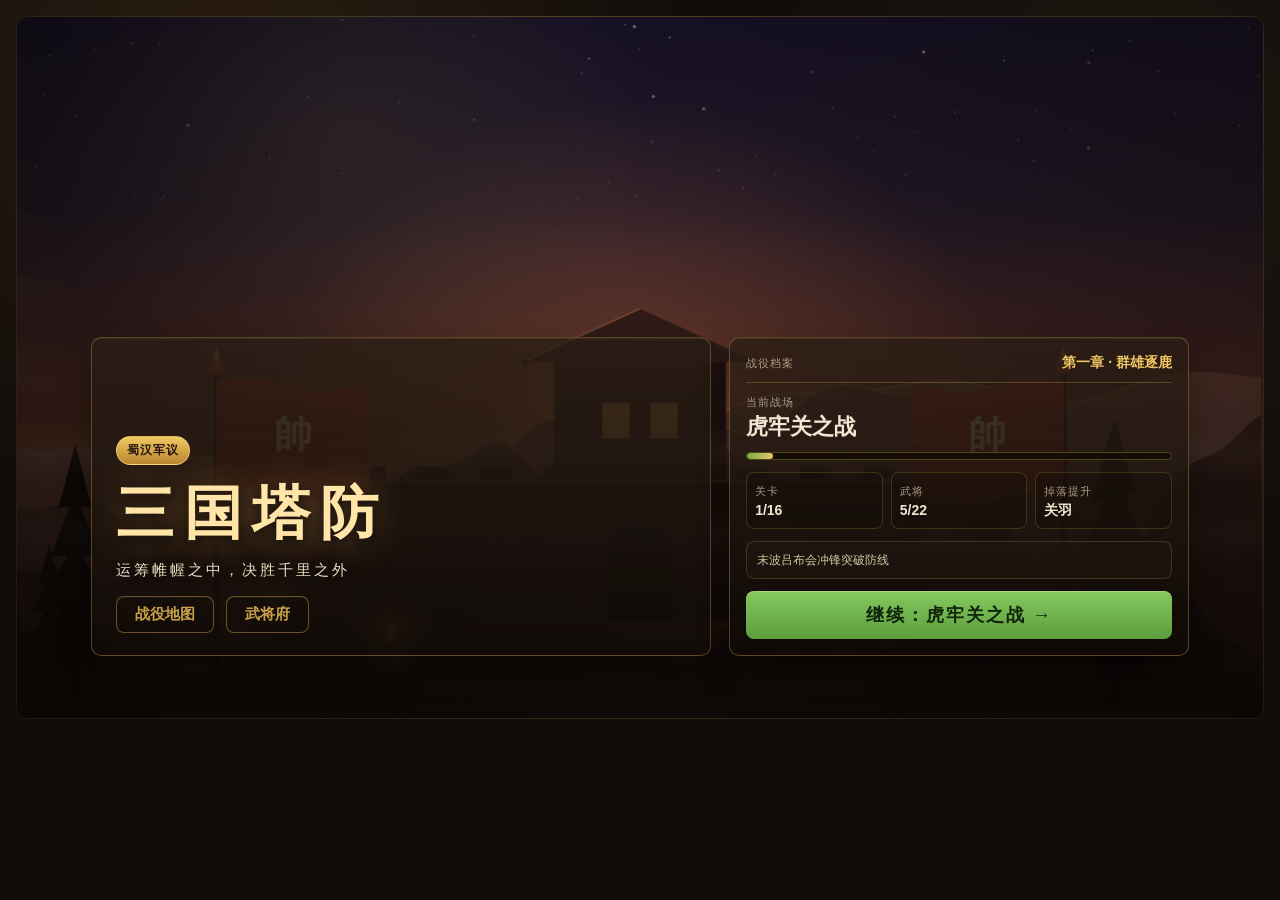
==== commit 27c0e66e: "fix: 敌兵双帧行走与单位尺寸微调 行走动画改为精灵表前两帧循环，按步幅驱动 walk；缩小武将/敌兵战斗尺寸并简化阴影绘制，同步更新验证脚本与缓存版本。  Co-authored-by: Curs" ====
--- a/index.html
+++ b/index.html
@@ -4,7 +4,7 @@
   <meta charset="UTF-8" />
   <meta name="viewport" content="width=device-width, initial-scale=1.0" />
   <title>三国塔防 · 虎牢关之战</title>
-  <link rel="stylesheet" href="style.css?v=20260614-r59-pad5-up-left" />
+  <link rel="stylesheet" href="style.css?v=20260614-r61-walk-2frame" />
 </head>
 <body>
   <div id="app">
@@ -213,9 +213,9 @@
 
   </div>
 
-  <script src="data.js?v=20260614-r59-pad5-up-left"></script>
-  <script src="sprites.js?v=20260614-r59-pad5-up-left"></script>
-  <script src="audio.js?v=20260614-r59-pad5-up-left"></script>
-  <script src="game.js?v=20260614-r59-pad5-up-left"></script>
+  <script src="data.js?v=20260614-r61-walk-2frame"></script>
+  <script src="sprites.js?v=20260614-r61-walk-2frame"></script>
+  <script src="audio.js?v=20260614-r61-walk-2frame"></script>
+  <script src="game.js?v=20260614-r61-walk-2frame"></script>
 </body>
 </html>
